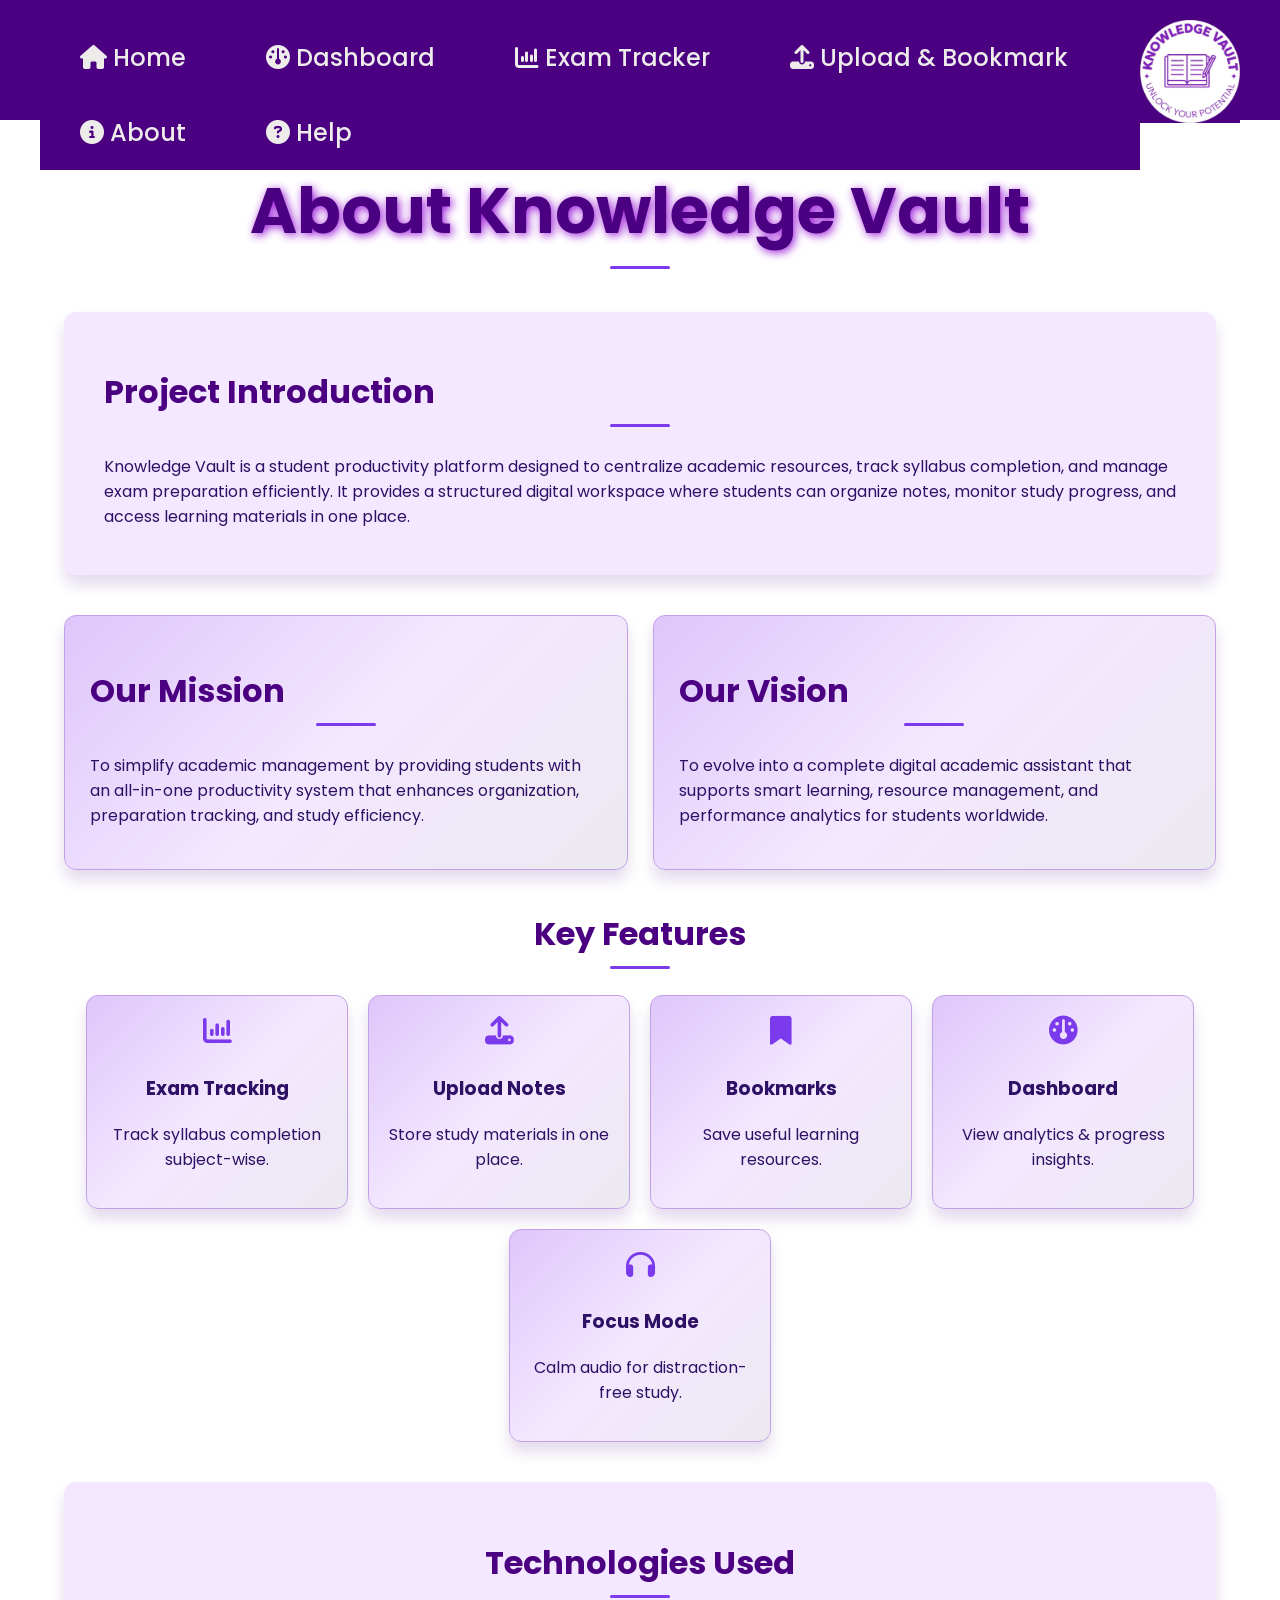
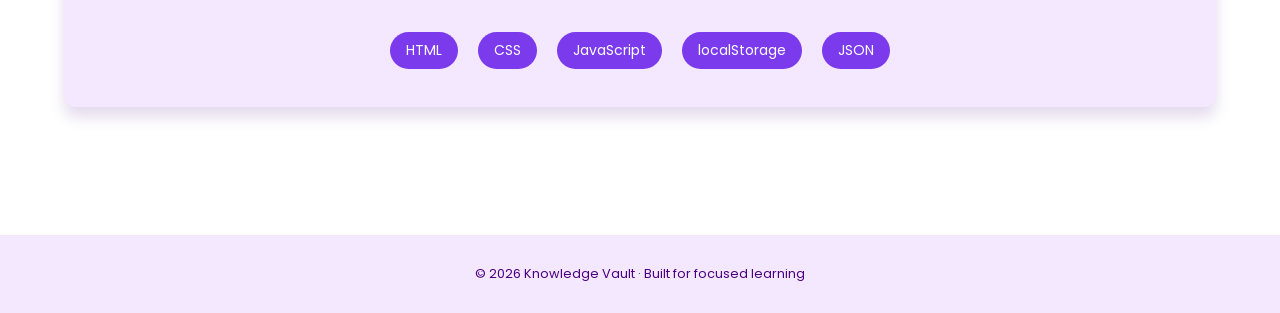
==== about.html @ 479a0c1a "Frontend with json and localstorage" ====
<!DOCTYPE html>
<html lang="en">
<head>
    <title>About — Knowledge Vault</title>
    <link rel="preconnect" href="https://fonts.googleapis.com">
    <link rel="preconnect" href="https://fonts.gstatic.com" crossorigin>
    <link href="https://fonts.googleapis.com/css2?family=Poppins:wght@400;500;600&display=swap" rel="stylesheet">
    <link rel="stylesheet"
        href="https://fonts.googleapis.com/css2?family=Material+Symbols+Outlined:opsz,wght,FILL,GRAD@24,400,0,0&icon_names=home" />




    <link rel="stylesheet" href="https://cdnjs.cloudflare.com/ajax/libs/font-awesome/6.5.0/css/all.min.css">

    <link rel="stylesheet" href="style.css">
</head>

<body>

<!-- Navbar -->

<div class="navbar">

    <div id="logo">
        <img src="logo.jpg" alt="logo">
    </div>

    <div class="navlinks">
        <ul>
            <li><a href="index.html"><i class="fa-solid fa-house"></i> Home</a></li>
            <li><a href="dashboard.html"><i class="fa-solid fa-gauge"></i> Dashboard</a></li>
            <li><a href="exam_tracker.html"><i class="fa-solid fa-chart-column"></i> Exam Tracker</a></li>
            <li><a href="upload_bookmark.html"><i class="fa-solid fa-upload"></i> Upload & Bookmark</a></li>
            <li><a href="about.html"><i class="fa-solid fa-circle-info"></i> About</a></li>
            <li><a href="help.html"><i class="fa-solid fa-circle-question"></i> Help</a></li>
        </ul>
    </div>

</div>
<div class="about-container">

    <h1 class="main-heading">About Knowledge Vault</h1>


    <!-- INTRODUCTION -->

    <div class="about-intro">
        <h2 class="headings">Project Introduction</h2>
        <p>
            Knowledge Vault is a student productivity platform designed to centralize
            academic resources, track syllabus completion, and manage exam preparation
            efficiently. It provides a structured digital workspace where students can
            organize notes, monitor study progress, and access learning materials in one place.
        </p>
    </div>


    <!-- MISSION VISION -->

    <div class="mv-grid">

        <div class="mv-card">
            <h2 class="headings">Our Mission</h2>
            <p>
                To simplify academic management by providing students with an
                all-in-one productivity system that enhances organization,
                preparation tracking, and study efficiency.
            </p>
        </div>

        <div class="mv-card">
            <h2 class="headings">Our Vision</h2>
            <p>
                To evolve into a complete digital academic assistant that supports
                smart learning, resource management, and performance analytics
                for students worldwide.
            </p>
        </div>

    </div>


    <!-- FEATURES -->

    <h2 class="headings">Key Features</h2>

    <div class="features-row">

        <div class="feature-card">
            <i class="fa-solid fa-chart-column"></i>
            <h3>Exam Tracking</h3>
            <p>Track syllabus completion subject-wise.</p>
        </div>

        <div class="feature-card">
            <i class="fa-solid fa-upload"></i>
            <h3>Upload Notes</h3>
            <p>Store study materials in one place.</p>
        </div>

        <div class="feature-card">
            <i class="fa-solid fa-bookmark"></i>
            <h3>Bookmarks</h3>
            <p>Save useful learning resources.</p>
        </div>

        <div class="feature-card">
            <i class="fa-solid fa-gauge"></i>
            <h3>Dashboard</h3>
            <p>View analytics & progress insights.</p>
        </div>

        <div class="feature-card">
            <i class="fa-solid fa-headphones"></i>
            <h3>Focus Mode</h3>
            <p>Calm audio for distraction-free study.</p>
        </div>

    </div>


    <!-- TECH STACK -->

    <div class="tech-box">

        <h2 class="headings">Technologies Used</h2>

        <div class="tech-stack">
            <span>HTML</span>
            <span>CSS</span>
            <span>JavaScript</span>
            <span>localStorage</span>
            <span>JSON</span>
        </div>

    </div>

</div>


<footer>
    © 2026 Knowledge Vault · Built for focused learning
</footer>

</body>
</html>
---- style.css ----
@media (max-width: 768px) {
    .cards {
        width: 90%;
        margin: 20px auto;
    }

    .navbar ul li {
        float: none;
        text-align: center;
    }

    .main-heading {
        font-size: 2.5em;
    }
}

body {
    margin: 0;
    font-family: "Poppins", sans-serif;
    background-color: #ffffff;
    color: #2E1065;
    font-size: 16px;
    text-align: center;
   
}




.navbar {
    padding: 20px 40px;
    background-color: #4B0082;
    text-align: left; 
    height: 80px;
}


.navbar ul {
  list-style-type: none;
  margin: 0;
  padding: 0;
  overflow: hidden;
  background-color: #4B0082;
  vertical-align: middle;
  
}

.navbar ul li {
  float: left;
  
}

.navbar ul li a {
  display: block;
  color: #eeebeb;
  text-align: center;
  padding: 20px 40px;
  text-decoration: none;
  font-size: 1.5em;
  font-weight: 500;
}

.navbar ul li a:hover {
  background-color: #faf9f9;
  color: #4B0082;
}

.herotext img{
    width: 300px;
    height: auto;
}


#logo {
    margin: 0px;
    background-color: #2E1065; 
    float: right; 
    padding: 0px;
}

#logo img {
    width: 100px;
    height: auto;
    display: block;
}

header {
    background-color: #4B0082;
    overflow: auto; 
    padding: 10px 0;
}
.text{
    font-size: 1.25em;
    color: #333;
}

.details {
    text-align: left;
    padding: 10px 40px;
    font-size: 14px;
    color: #4B0082;
    background-color: #F3E8FF;
    border-bottom: 1px solid #D8B4FE;
}

.hero {
    padding: 60px 40px;
}

.herotext h1 {
    font-size: 2em;
    color: #4B0082;
    margin-bottom: 12px;
}

.features-section {
    padding: 50px 20px;
}

@keyframes slideUp {
    from {
        opacity: 0;
        transform: translateY(25px);
    }
    to {
        opacity: 1;
        transform: translateY(0);
    }
}

.cards {
    display: inline-block;
    vertical-align: top;
    margin: 15px;
    text-align: left;
    background: linear-gradient(
        135deg,
        #dec6fa 0%,
        #F3E8FF 50%,
        #ece9f0 100%
    );
    padding: 25px;
    width: 260px;
    min-height: 320px;
    border-radius: 10px;
    box-shadow: 0px 10px 10px rgba(75, 0, 130, 0.15);
    border: 1px solid #c3a1e8;
    word-wrap: break-word;
    transition: 0.3s;
    margin-top: 0;
    animation: slideUp 0.6s ease forwards;
}

.cards h3 {
    color: #4B0082;
    margin-top: 0;
}

.cards p {
    font-size: 16px;
    color: #333;
}
.cards:hover {
    box-shadow: 10px 20px 20px rgba(138, 57, 213, 0.2);
    
}

.cards p::first-letter {
    font-size: 1.5em;
    font-weight: bold;
    color: #7C3AED;
    margin-right: 2px;
}

.cards h3::before {
    content: "⭐ ";
    color: #5708e0;
}

#btn {
    width: 100%;
    height: 45px;
    background-color: #7C3AED;
    color: white;
    border: 1px solid #4B0082;
    border-radius: 12px;
    font-family: 'Poppins', sans-serif;
    font-weight: 500;
    cursor: pointer;
    margin-top: 100px;
    font-size: 16px;
    transition: 0.3s;
}



.btn-main {
    padding: 12px 80px; 
    background: linear-gradient(90deg,#7C3AED,#6a5cff);
    color: white;
    border: none;
    border-radius: 10px;
    font-family: 'Poppins', sans-serif;
    font-weight: 600;
    cursor: pointer;
    margin-top: 25px;
    font-size: 22px;
    display: inline-block;
    transition: 0.3s;
    position: relative;
    z-index: 1;
    margin-top: 25px;
}

.btn-main:hover {
    background-color: #4B0082;
    transform: scale(1.1);
}



/* Glow hover */

.btn-main:hover{
    transform: translateY(-2px) scale(1.03);
    box-shadow: 0 0 20px #6a5cff,
                0 0 40px #1e4ff0;
}


.main-heading{
    text-shadow: 2px 2px 10px rgb(155, 26, 215);
}
.headings::after, .main-heading::after {
    content: "";
    display: block;
    width: 60px;
    height: 3px;
    background-color: #7C3AED;
    margin: 8px auto;
    border-radius: 5px;
}
footer {
    margin-top: 10%;
    padding: 30px;
    font-size: 0.8em;
    background-color: #F3E8FF;
    color: #4B0082;
}

.spacer { margin-bottom: 2em; }
.gif, .audiofile { margin-left: 20px; }

video {
    max-width: 80%;
    height: auto;
    margin: 20px auto;
    display: block;
    border: 2px solid #4B0082;
    border-radius: 10px;
}
audio{
    width: 40%;
    
}
video:hover,
audio:hover {
    box-shadow: 0 12px 25px rgba(75, 0, 130, 0.25);
    transition: 0.3s;
}

.main-heading {
    font-size: 4em;
    font-weight: 700;
    color: #4B0082;
}

.headings {
    font-size: 2em;
    font-weight: 700;
    color: #4B0082;
    position: relative;
}


/* DASHBOARD */


/* =========================
   DASHBOARD PAGE STYLES
   ========================= */

.dashboard{
    padding: 40px;
}

/* Welcome box */
.dashboard-welcome{
    background-color: #F3E8FF;
    padding: 25px 30px;
    
    border-radius: 10px;
    text-align: left;
    margin-bottom: 40px;
    text-align: center;
}
.dashboard-welcome h1{
    margin: auto;
    font-size: 4rem;
    text-shadow: 2px 2px 10px rgb(155, 26, 215);
}

/* Quick actions */
.dashboard-actions{
    display: grid;
    grid-template-columns: repeat(2, 1fr);
    gap: 25px;
    margin-top: 20px;
}

.dashboard-card{
    background: linear-gradient(
        135deg,
        #dec6fa 0%,
        #F3E8FF 50%,
        #ece9f0 100%
    );
    padding: 30px;
    border-radius: 12px;
    box-shadow: 0px 10px 15px rgba(75, 0, 130, 0.15);
    border: 1px solid #c3a1e8;
    text-decoration: none;
    color: #4B0082;
    transition: 0.3s;
}

.dashboard-card:hover{
    transform: translateY(-5px);
    box-shadow: 0px 18px 25px rgba(75, 0, 130, 0.25);
}

.dashboard-card i{
    font-size: 2em;
    color: #7C3AED;
    margin-bottom: 10px;
}

/* Progress cards */
.progress-cards{
    display: flex;
    gap: 25px;
    margin-top: 20px;
}

.progress-box{
    flex: 1;
    background-color: #ffffff;
    padding: 25px;
    border-radius: 12px;
    border-top: 5px solid #7C3AED;
    box-shadow: 0px 10px 15px rgba(75, 0, 130, 0.1);
}

.progress-box p{
    font-size: 2em;
    font-weight: 600;
    color: #7C3AED;
    margin: 0;
}

/* Progress Bar */
.overall-progress{
    margin: 40px 0;
}

.progress-bar{
    width: 100%;
    height: 30px;
    background-color: #E5E7EB;
    border-radius: 20px;
    overflow: hidden;
}

.progress-fill{
    width: 70%;
    height: 100%;
    background-color: #7C3AED;
    border-radius: 20px;
}

/* Recent activity */
.recent-activity ul{
    background-color: #F3E8FF;
    padding: 25px 30px;
    border-radius: 10px;
    list-style: none;
    text-align: left;
    display: inline-block;
}

.recent-activity ul li{
    padding: 8px 0;
}

.recent-activity ul li::before{
    content: "✔ ";
    color: #7C3AED;
    font-weight: bold;
}

/* Responsive */
@media (max-width: 768px){
    .dashboard-actions{
        grid-template-columns: 1fr;
    }

    .progress-cards{
        flex-direction: column;
    }
}

/* =========================
   DASHBOARD – EXTRA FEATURES
   ========================= */

/* Today's Focus */
.focus-box{
    background-color: #F3E8FF;
    padding: 25px 30px;
    border-left: 6px solid #EF4444;
    border-radius: 10px;
    text-align: left;
    margin-bottom: 40px;
}

.focus-box h3{
    color: #4B0082;
    margin-top: 0;
}

.focus-tag{
    display: inline-block;
    margin-top: 10px;
    padding: 5px 12px;
    background-color: #EF4444;
    color: white;
    font-size: 0.85em;
    border-radius: 20px;
}

/* Upcoming Exams */
.upcoming ul,
.pinned ul{
    background-color: #F3E8FF;
    padding: 25px 30px;
    border-radius: 10px;
    list-style-type:  none ;
    text-align: left;
    display: inline-block;
}

.date{
    padding-left: 40px;
    float: right;
}
.upcoming ul{
    list-style-type: "📚";
    
}
.pinned ul li{
    padding: 10px 0;
    font-size: 1.1em;
    color: #333;
}

.upcoming ul li span{
    
    font-weight: 500;
    color: #7C3AED;
}

/* Pinned Resources */
.pinned ul li::before{
    content: "📌 ";
}



/* BOOKMARKS  */

.section-box{
    max-width: 700px;
    margin: 50px auto;
    padding: 30px;
    background-color: #F3E8FF;
    border-radius: 15px;
    box-shadow: 0px 10px 20px rgba(75,0,130,0.15);
    text-align: left;
}

.upload-form,
.bookmark-form{
    display: flex;
    flex-direction: column;
    gap: 15px;
    margin-top: 20px;
}

.upload-form input,
.bookmark-form input{
    padding: 12px;
    border-radius: 8px;
    border: 1px solid #C4B5FD;
    font-family: 'Poppins', sans-serif;
    font-size: 15px;
}

.bookmark-list{
    margin-top: 25px;
    padding-left: 0;
    list-style: none;
}

.bookmark-list li{
    padding: 12px;
    margin-bottom: 10px;
    background-color: #ffffff;
    border-radius: 8px;
    box-shadow: 0px 5px 10px rgba(0,0,0,0.08);
    display: flex;
    align-items: center;
    gap: 10px;
}

.bookmark-list i{
    color: #7C3AED;
}


/* ================================
   EXAM TRACKER – ADD ON CSS
   ================================ */

/* Form Layout */

.exam-form{
    display: grid;
    grid-template-columns: repeat(auto-fit,minmax(200px,1fr));
    gap: 15px;
    align-items: end;
}

.form-group{
    display: flex;
    flex-direction: column;
    text-align: left;
}

.form-group label{
    font-size: 14px;
    font-weight: 500;
    color: #4B0082;
    margin-bottom: 5px;
}

.exam-form input,
.exam-form select{
    padding: 10px;
    border-radius: 8px;
    border: 1px solid #C4B5FD;
    font-family: 'Poppins', sans-serif;
}

/* Grid Layout */

/* Subjects Layout – Flexbox Row Cards */

.subjects-grid{
    display: flex;
    flex-wrap: wrap;          /* allows next row if many subjects */
    gap: 20px;
    margin-top: 40px;
}

/* Each Card Width */

.subject-card{
    flex: 0 0 280px;         /* fixed card width */
}


/* Subject Card */

.subject-card{
    background: linear-gradient(
        135deg,
        #dec6fa 0%,
        #F3E8FF 50%,
        #ece9f0 100%
    );
    padding: 20px;
    border-radius: 12px;
    box-shadow: 0px 10px 15px rgba(75,0,130,0.15);
    border: 1px solid #c3a1e8;
    text-align: left;
    position: relative;
}

/* Priority Badge */

.priority-badge{
    position: absolute;
    top: 12px;
    right: 12px;
    padding: 4px 10px;
    border-radius: 20px;
    font-size: 12px;
    color: white;
}

.high{ background:#EF4444; }
.medium{ background:#F59E0B; }
.low{ background:#3B82F6; }

/* Dates */

.subject-dates{
    font-size: 14px;
    color: #333;
    margin: 10px 0;
}

/* Countdown */

.countdown{
    font-size: 13px;
    font-weight: 500;
    color: #7C3AED;
}

/* Progress */

.subject-progress{
    width: 100%;
    height: 10px;
    background:#E5E7EB;
    border-radius: 10px;
    overflow: hidden;
    margin: 10px 0;
}

.subject-progress-fill{
    height: 100%;
    background:#22C55E;
    width: 0%;
}

/* Buttons */

.subject-buttons{
    display: flex;
    gap: 8px;
}

.subject-buttons button{
    flex:1;
    padding: 6px;
    border:none;
    border-radius: 6px;
    color:white;
    font-size: 13px;
    cursor:pointer;
}

.complete-btn{ background:#22C55E; }
.revise-btn{ background:#EAB308; }
.delete-btn{ background:#EF4444; }

/* 
   ABOUT PAGE STYLES
    */

.about-container{
    width: 90%;
    margin: 40px auto;
    text-align: center;
}

/* Intro Card */

.about-intro{
    background-color: #F3E8FF;
    padding: 30px 40px;
    border-radius: 12px;
    box-shadow: 0px 10px 15px rgba(75,0,130,0.15);
    margin-bottom: 40px;
    text-align: left;
}

/* Mission Vision Grid */

.mv-grid{
    display: grid;
    grid-template-columns: repeat(2,1fr);
    gap: 25px;
    margin-bottom: 40px;
}

.mv-card{
    background: linear-gradient(
        135deg,
        #dec6fa 0%,
        #F3E8FF 50%,
        #ece9f0 100%
    );
    padding: 25px;
    border-radius: 12px;
    box-shadow: 0px 10px 15px rgba(75,0,130,0.15);
    border: 1px solid #c3a1e8;
    text-align: left;
}

/* Features Row */

.features-row{
    display: flex;
    flex-wrap: wrap;
    gap: 20px;
    justify-content: center;
    margin-bottom: 40px;
}

.feature-card{
    background: linear-gradient(
        135deg,
        #dec6fa 0%,
        #F3E8FF 50%,
        #ece9f0 100%
    );
    padding: 20px;
    width: 220px;
    border-radius: 12px;
    box-shadow: 0px 10px 15px rgba(75,0,130,0.15);
    border: 1px solid #c3a1e8;
    transition: 0.3s;
}

.feature-card:hover{
    transform: translateY(-5px);
    box-shadow: 0px 18px 25px rgba(75,0,130,0.25);
}

.feature-card i{
    font-size: 1.8em;
    color: #7C3AED;
    margin-bottom: 10px;
}

/* Tech Stack */

.tech-box{
    background-color: #F3E8FF;
    padding: 30px;
    border-radius: 12px;
    box-shadow: 0px 10px 15px rgba(75,0,130,0.15);
}

.tech-stack span{
    display: inline-block;
    margin: 8px;
    padding: 8px 16px;
    background-color: #7C3AED;
    color: white;
    border-radius: 20px;
    font-size: 14px;
}



/* 
   HELP PAGE STYLES
   */

.help-container{
    width: 90%;
    margin: 40px auto;
}

/* Help Sections */

.help-box{
    background-color: #F3E8FF;
    padding: 30px 40px;
    border-radius: 12px;
    box-shadow: 0px 10px 15px rgba(75,0,130,0.15);
    margin-bottom: 40px;
    text-align: left;
}

/* Steps List */

.help-box ol{
    padding-left: 20px;
}

.help-box li{
    margin-bottom: 10px;
    font-size: 15px;
}



/* 
   FAQ DROPDOWN (ACCORDION)
   */

.faq-item{
    margin-bottom: 15px;
}

/* Question Button */

.faq-question{
    width: 100%;
    padding: 15px 20px;
    background: linear-gradient(
        90deg,
        #7C3AED,
        #9c61ed
    );
    border: none;
    color: white;
    font-size: 16px;
    text-align: left;
    border-radius: 8px;
    cursor: pointer;
    font-family: "Poppins", sans-serif;
    display: flex;
    justify-content: space-between;
    align-items: center;
    transition: 0.3s;
}

.faq-question:hover{
    transform: scale(1.02);
    box-shadow: 0 0 15px rgba(124,58,237,0.5);
}

/* Answer Panel */

.faq-answer{
    max-height: 0;
    overflow: hidden;
    background-color: #ffffff;
    color: #333;
    padding: 0 20px;
    border-radius: 0 0 8px 8px;
    transition: max-height 0.4s ease;
    box-shadow: 0px 5px 10px rgba(0,0,0,0.08);
}

/* When Active */

.faq-answer.show{
    padding: 15px 20px;
    max-height: 200px;
}



.faq-question.active i{
    transform: rotate(180deg);
    transition: 0.3s;
}




  
   

@media (max-width: 768px){

    .mv-grid{
        grid-template-columns: 1fr;
    }

    .features-row{
        flex-direction: column;
        align-items: center;
    }

}
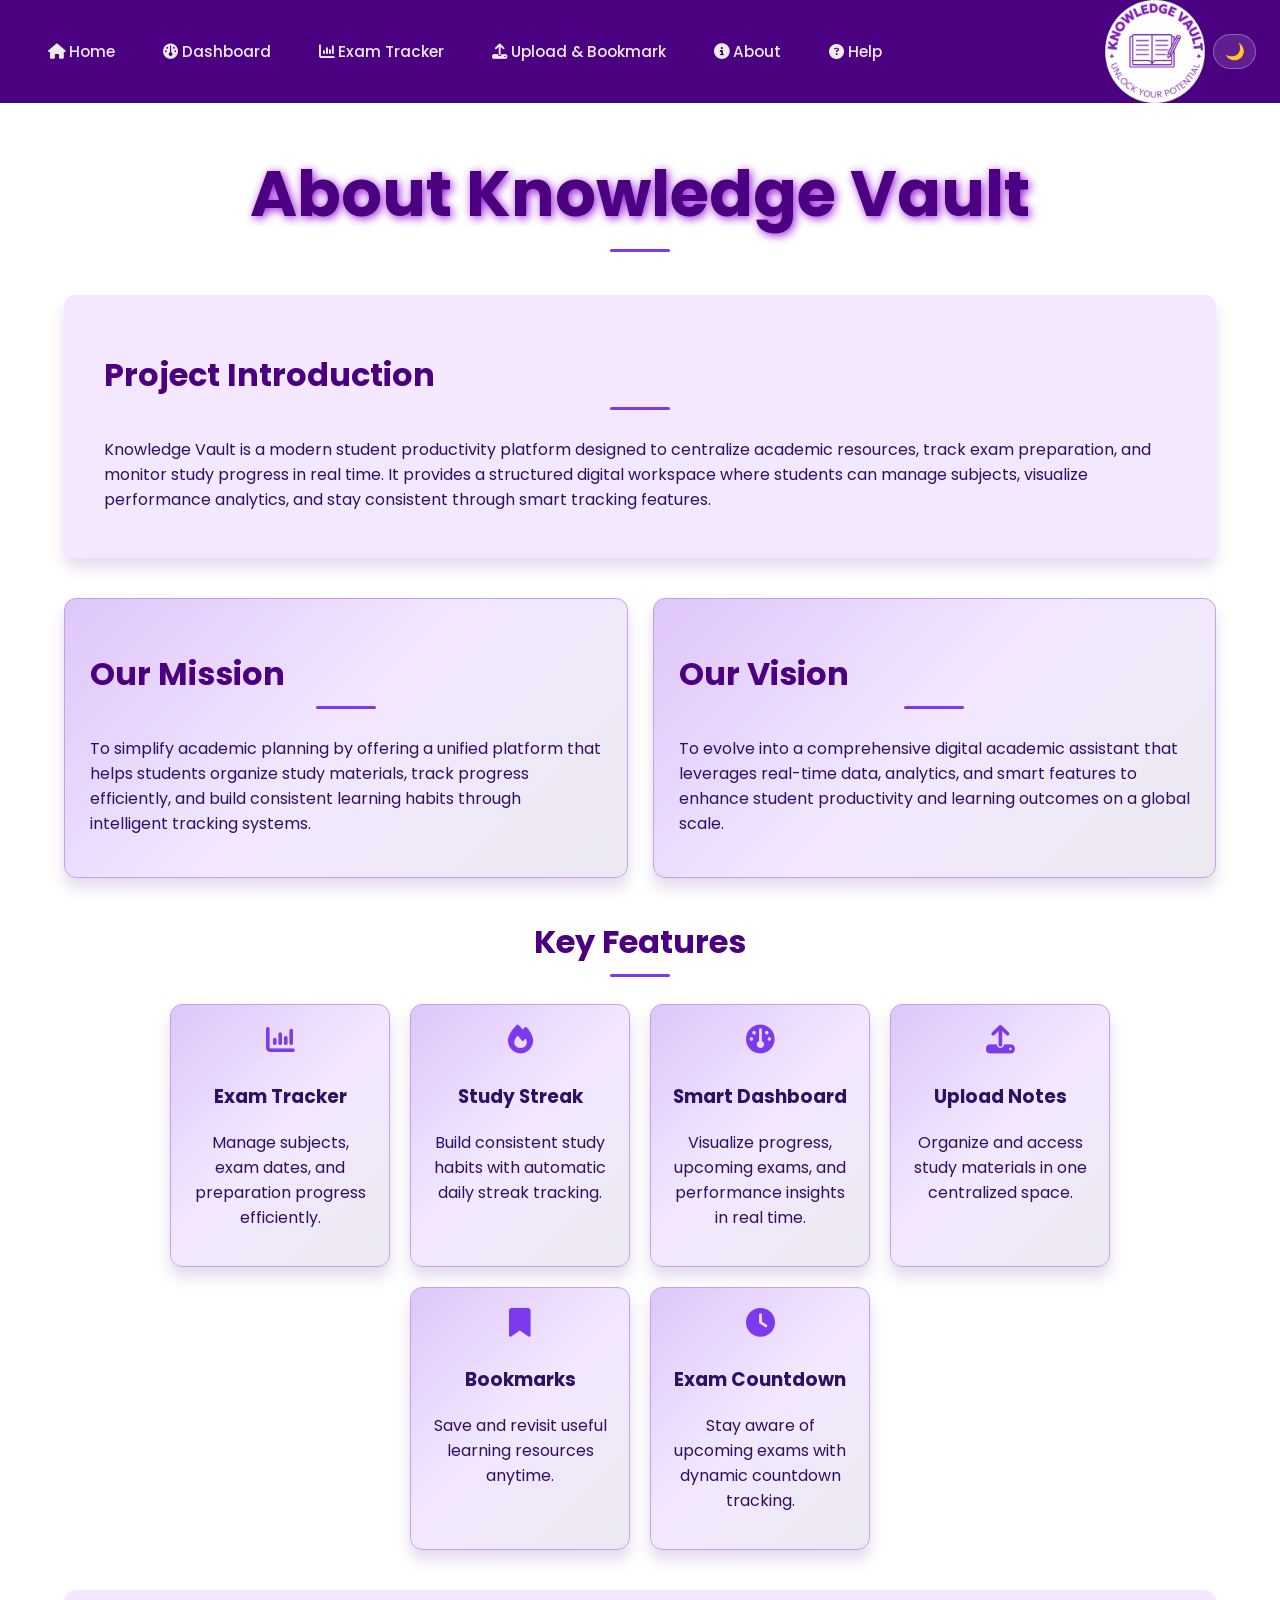
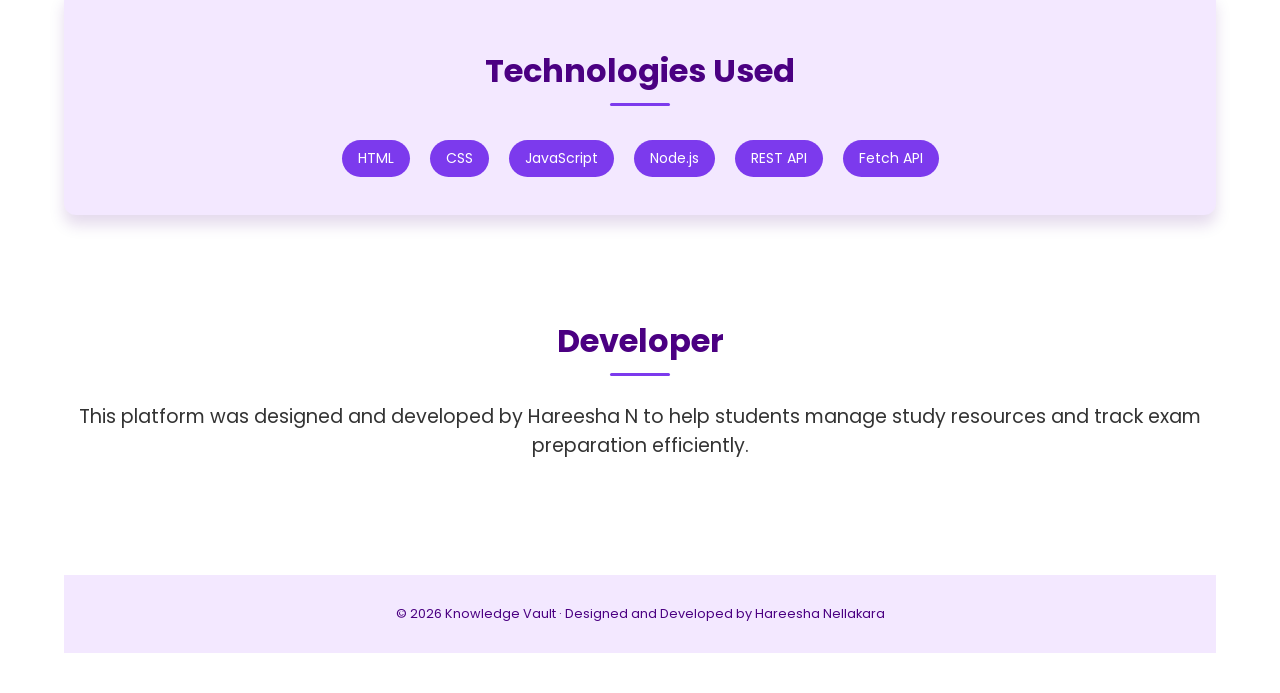
==== commit 9337a1cf: "Final update: backend integration, streak sync, dashboard improvements and UI polish" ====
--- a/about.html
+++ b/about.html
@@ -1,5 +1,6 @@
 <!DOCTYPE html>
 <html lang="en">
+
 <head>
     <title>About — Knowledge Vault</title>
     <link rel="preconnect" href="https://fonts.googleapis.com">
@@ -8,7 +9,7 @@
     <link rel="stylesheet"
         href="https://fonts.googleapis.com/css2?family=Material+Symbols+Outlined:opsz,wght,FILL,GRAD@24,400,0,0&icon_names=home" />
 
-
+    <link rel="icon" href="logo.jpg">
 
 
     <link rel="stylesheet" href="https://cdnjs.cloudflare.com/ajax/libs/font-awesome/6.5.0/css/all.min.css">
@@ -18,130 +19,166 @@
 
 <body>
 
-<!-- Navbar -->
+    <!-- Navbar -->
 
-<div class="navbar">
+    <div class="navbar">
+        <div class="navlinks" id="navLinks">
+            <ul>
+                <li><a href="index.html"><i class="fa-solid fa-house"></i> Home</a></li>
+                <li><a href="dashboard.html"><i class="fa-solid fa-gauge"></i> Dashboard</a></li>
+                <li><a href="exam_tracker.html"><i class="fa-solid fa-chart-column"></i> Exam Tracker</a></li>
+                <li><a href="upload_bookmark.html"><i class="fa-solid fa-upload"></i> Upload & Bookmark</a></li>
+                <li><a href="about.html"><i class="fa-solid fa-circle-info"></i> About</a></li>
+                <li><a href="help.html"><i class="fa-solid fa-circle-question"></i> Help</a></li>
+            </ul>
+        </div>
+        <div id="logo">
+            <img src="logo.jpg" alt="logo">
+        </div>
+        <div class="hamburger" id="hamburger" onclick="toggleMenu()">
+            ☰
 
-    <div id="logo">
-        <img src="logo.jpg" alt="logo">
+        </div>
+
+        <button id="darkToggle" onclick="toggleDark()" title="Toggle Dark Mode">🌙</button>
     </div>
+    <div class="about-container">
 
-    <div class="navlinks">
-        <ul>
-            <li><a href="index.html"><i class="fa-solid fa-house"></i> Home</a></li>
-            <li><a href="dashboard.html"><i class="fa-solid fa-gauge"></i> Dashboard</a></li>
-            <li><a href="exam_tracker.html"><i class="fa-solid fa-chart-column"></i> Exam Tracker</a></li>
-            <li><a href="upload_bookmark.html"><i class="fa-solid fa-upload"></i> Upload & Bookmark</a></li>
-            <li><a href="about.html"><i class="fa-solid fa-circle-info"></i> About</a></li>
-            <li><a href="help.html"><i class="fa-solid fa-circle-question"></i> Help</a></li>
-        </ul>
-    </div>
-
-</div>
-<div class="about-container">
-
-    <h1 class="main-heading">About Knowledge Vault</h1>
+        <h1 class="main-heading">About Knowledge Vault</h1>
 
 
-    <!-- INTRODUCTION -->
+        <!-- INTRODUCTION -->
 
-    <div class="about-intro">
-        <h2 class="headings">Project Introduction</h2>
-        <p>
-            Knowledge Vault is a student productivity platform designed to centralize
-            academic resources, track syllabus completion, and manage exam preparation
-            efficiently. It provides a structured digital workspace where students can
-            organize notes, monitor study progress, and access learning materials in one place.
-        </p>
-    </div>
-
-
-    <!-- MISSION VISION -->
-
-    <div class="mv-grid">
-
-        <div class="mv-card">
-            <h2 class="headings">Our Mission</h2>
+        <div class="about-intro">
+            <h2 class="headings">Project Introduction</h2>
             <p>
-                To simplify academic management by providing students with an
-                all-in-one productivity system that enhances organization,
-                preparation tracking, and study efficiency.
+                Knowledge Vault is a modern student productivity platform designed to centralize
+                academic resources, track exam preparation, and monitor study progress in real time.
+                It provides a structured digital workspace where students can manage subjects,
+                visualize performance analytics, and stay consistent through smart tracking features.
             </p>
         </div>
 
-        <div class="mv-card">
-            <h2 class="headings">Our Vision</h2>
-            <p>
-                To evolve into a complete digital academic assistant that supports
-                smart learning, resource management, and performance analytics
-                for students worldwide.
-            </p>
+
+        <!-- MISSION VISION -->
+
+        <div class="mv-grid">
+
+            <div class="mv-card">
+                <h2 class="headings">Our Mission</h2>
+                <p>
+                    To simplify academic planning by offering a unified platform that helps students
+                    organize study materials, track progress efficiently, and build consistent
+                    learning habits through intelligent tracking systems.
+                </p>
+            </div>
+
+            <div class="mv-card">
+                <h2 class="headings">Our Vision</h2>
+                <p>
+                    To evolve into a comprehensive digital academic assistant that leverages
+                    real-time data, analytics, and smart features to enhance student productivity
+                    and learning outcomes on a global scale.
+                </p>
+            </div>
+
         </div>
 
-    </div>
+
+        <!-- FEATURES -->
+
+        <h2 class="headings">Key Features</h2>
+
+        <div class="features-row">
+
+            <div class="feature-card">
+                <i class="fa-solid fa-chart-column"></i>
+                <h3>Exam Tracker</h3>
+                <p>Manage subjects, exam dates, and preparation progress efficiently.</p>
+            </div>
+
+            <div class="feature-card">
+                <i class="fa-solid fa-fire"></i>
+                <h3>Study Streak</h3>
+                <p>Build consistent study habits with automatic daily streak tracking.</p>
+            </div>
+
+            <div class="feature-card">
+                <i class="fa-solid fa-gauge"></i>
+                <h3>Smart Dashboard</h3>
+                <p>Visualize progress, upcoming exams, and performance insights in real time.</p>
+            </div>
+
+            <div class="feature-card">
+                <i class="fa-solid fa-upload"></i>
+                <h3>Upload Notes</h3>
+                <p>Organize and access study materials in one centralized space.</p>
+            </div>
+
+            <div class="feature-card">
+                <i class="fa-solid fa-bookmark"></i>
+                <h3>Bookmarks</h3>
+                <p>Save and revisit useful learning resources anytime.</p>
+            </div>
+
+            <div class="feature-card">
+                <i class="fa-solid fa-clock"></i>
+                <h3>Exam Countdown</h3>
+                <p>Stay aware of upcoming exams with dynamic countdown tracking.</p>
+            </div>
+
+        </div>
 
 
-    <!-- FEATURES -->
+        <!-- TECH STACK -->
 
-    <h2 class="headings">Key Features</h2>
+        <div class="tech-box">
 
-    <div class="features-row">
+            <h2 class="headings">Technologies Used</h2>
 
-        <div class="feature-card">
-            <i class="fa-solid fa-chart-column"></i>
-            <h3>Exam Tracking</h3>
-            <p>Track syllabus completion subject-wise.</p>
+            <div class="tech-stack">
+                <span>HTML</span>
+                <span>CSS</span>
+                <span>JavaScript</span>
+                <span>Node.js</span>
+                <span>REST API</span>
+                <span>Fetch API</span>
+            </div>
+
         </div>
 
-        <div class="feature-card">
-            <i class="fa-solid fa-upload"></i>
-            <h3>Upload Notes</h3>
-            <p>Store study materials in one place.</p>
-        </div>
+        <br><br><br>
 
-        <div class="feature-card">
-            <i class="fa-solid fa-bookmark"></i>
-            <h3>Bookmarks</h3>
-            <p>Save useful learning resources.</p>
-        </div>
-
-        <div class="feature-card">
-            <i class="fa-solid fa-gauge"></i>
-            <h3>Dashboard</h3>
-            <p>View analytics & progress insights.</p>
-        </div>
-
-        <div class="feature-card">
-            <i class="fa-solid fa-headphones"></i>
-            <h3>Focus Mode</h3>
-            <p>Calm audio for distraction-free study.</p>
-        </div>
-
-    </div>
+        <h2 class="headings">Developer</h2>
+        <p class="text">
+            This platform was designed and developed by Hareesha N to help students manage
+            study resources and track exam preparation efficiently.
+        </p>
 
 
-    <!-- TECH STACK -->
+        <footer>
+            © 2026 Knowledge Vault · Designed and Developed by Hareesha Nellakara
+        </footer>
+        <script>
+            document.getElementById('hamburger').addEventListener('click', function () {
+                this.classList.toggle('open');
+                document.getElementById('navLinks').classList.toggle('open');
+            });
+            function toggleDark() {
+                const isDark = document.body.classList.toggle('dark');
+                localStorage.setItem('darkMode', isDark ? 'on' : 'off');
+                document.getElementById('darkToggle').textContent = isDark ? '☀️' : '🌙';
+            }
 
-    <div class="tech-box">
+            // On page load — restore saved preference
+            (function () {
+                if (localStorage.getItem('darkMode') === 'on') {
+                    document.body.classList.add('dark');
+                    const btn = document.getElementById('darkToggle');
+                    if (btn) btn.textContent = '☀️';
+                }
+            })();
+        </script>
+</body>
 
-        <h2 class="headings">Technologies Used</h2>
-
-        <div class="tech-stack">
-            <span>HTML</span>
-            <span>CSS</span>
-            <span>JavaScript</span>
-            <span>localStorage</span>
-            <span>JSON</span>
-        </div>
-
-    </div>
-
-</div>
-
-
-<footer>
-    © 2026 Knowledge Vault · Built for focused learning
-</footer>
-
-</body>
-</html>
+</html>
--- a/style.css
+++ b/style.css
@@ -1,17 +1,13 @@
-@media (max-width: 768px) {
-    .cards {
-        width: 90%;
-        margin: 20px auto;
-    }
-
-    .navbar ul li {
-        float: none;
-        text-align: center;
-    }
-
-    .main-heading {
-        font-size: 2.5em;
-    }
+/* =====================================================
+   BASE RESET — prevents horizontal overflow / cutting
+   ===================================================== */
+
+*, *::before, *::after {
+    box-sizing: border-box;
+}
+
+html {
+    overflow-x: hidden;
 }
 
 body {
@@ -21,127 +17,202 @@
     color: #2E1065;
     font-size: 16px;
     text-align: center;
-   
-}
-
-
-
+    overflow-x: hidden;
+    width: 100%;
+    min-width: 0;
+}
+
+/* =====================================================
+   NAVBAR
+   ===================================================== */
 
 .navbar {
-    padding: 20px 40px;
+    padding: 0 1.5rem;
     background-color: #4B0082;
-    text-align: left; 
-    height: 80px;
-}
-
+    text-align: left;
+    min-height: 4rem;
+    height: auto;
+    display: flex;
+    align-items: center;
+    justify-content: space-between;
+    position: relative;
+    z-index: 1000;
+    width: 100%;
+    flex-wrap: nowrap;
+}
 
 .navbar ul {
-  list-style-type: none;
-  margin: 0;
-  padding: 0;
-  overflow: hidden;
-  background-color: #4B0082;
-  vertical-align: middle;
-  
+    list-style-type: none;
+    margin: 0;
+    padding: 0;
+    background-color: #4B0082;
+    display: flex;
+    align-items: center;
+    flex-wrap: nowrap;
+    min-width: 0;
+    overflow: visible;
 }
 
 .navbar ul li {
-  float: left;
-  
+    float: none;
 }
 
 .navbar ul li a {
-  display: block;
-  color: #eeebeb;
-  text-align: center;
-  padding: 20px 40px;
-  text-decoration: none;
-  font-size: 1.5em;
-  font-weight: 500;
+    display: block;
+    color: #eeebeb;
+    text-align: center;
+    padding: 1.25rem 1.5rem;
+    text-decoration: none;
+    font-size: clamp(0.85rem, 1.2vw, 1.1rem);
+    font-weight: 500;
+    white-space: nowrap;
 }
 
 .navbar ul li a:hover {
-  background-color: #faf9f9;
-  color: #4B0082;
-}
-
-.herotext img{
-    width: 300px;
-    height: auto;
-}
-
-
+    background-color: #faf9f9;
+    color: #4B0082;
+}
+
+/* --- Logo (right side, same as original) --- */
 #logo {
-    margin: 0px;
-    background-color: #2E1065; 
-    float: right; 
-    padding: 0px;
+    margin: 0;
+    background-color: #2E1065;
+    padding: 0;
+    flex-shrink: 0;
 }
 
 #logo img {
-    width: 100px;
+    width: clamp(60px, 8vw, 100px);
     height: auto;
     display: block;
 }
 
+/* --- Hamburger icon — works with ☰ text inside div --- */
+.hamburger {
+    display: none;
+    align-items: center;
+    justify-content: center;
+    width: 2.5rem;
+    height: 2.5rem;
+    cursor: pointer;
+    z-index: 1100;
+    flex-shrink: 0;
+    color: #ffffff;
+    font-size: 1.75rem;
+    line-height: 1;
+    user-select: none;
+    margin-left: 0.5rem;
+}
+
+/* Also support span-based hamburger if used */
+.hamburger span {
+    display: block;
+    width: 1.75rem;
+    height: 3px;
+    background-color: #ffffff;
+    border-radius: 3px;
+    transition: all 0.35s ease;
+    transform-origin: center;
+}
+.hamburger.open span:nth-child(1) { transform: translateY(9.5px) rotate(45deg); }
+.hamburger.open span:nth-child(2) { opacity: 0; transform: scaleX(0); }
+.hamburger.open span:nth-child(3) { transform: translateY(-9.5px) rotate(-45deg); }
+
+/* --- .navlinks wrapper div (your HTML wraps <ul> inside .navlinks) --- */
+.navlinks {
+    display: flex;
+    align-items: center;
+    flex: 1;
+    min-width: 0;
+    overflow: hidden;
+}
+
+.navlinks ul {
+    list-style: none;
+    margin: 0;
+    padding: 0;
+    background-color: #4B0082;
+    display: flex;
+    align-items: center;
+    flex-wrap: nowrap;
+    min-width: 0;
+}
+
+/* =====================================================
+   HEADER
+   ===================================================== */
+
 header {
     background-color: #4B0082;
-    overflow: auto; 
-    padding: 10px 0;
-}
-.text{
-    font-size: 1.25em;
-    color: #333;
-}
+    overflow: auto;
+    padding: 0.625rem 0;
+    width: 100%;
+}
+
+/* =====================================================
+   DETAILS BAR
+   ===================================================== */
 
 .details {
     text-align: left;
-    padding: 10px 40px;
-    font-size: 14px;
+    padding: 0.625rem 2.5rem;
+    font-size: 0.875rem;
     color: #4B0082;
     background-color: #F3E8FF;
     border-bottom: 1px solid #D8B4FE;
 }
 
+/* =====================================================
+   HERO
+   ===================================================== */
+
 .hero {
-    padding: 60px 40px;
+    padding: 3.75rem 2.5rem;
+}
+
+.herotext img {
+    width: clamp(150px, 30vw, 300px);
+    height: auto;
+    max-width: 100%;
 }
 
 .herotext h1 {
-    font-size: 2em;
+    font-size: clamp(1.2rem, 3vw, 2rem);
     color: #4B0082;
-    margin-bottom: 12px;
-}
+    margin-bottom: 0.75rem;
+}
+
+/* =====================================================
+   TEXT
+   ===================================================== */
+
+.text {
+    font-size: clamp(1rem, 1.5vw, 1.25rem);
+    color: #333;
+}
+
+/* =====================================================
+   FEATURE CARDS SECTION
+   ===================================================== */
 
 .features-section {
-    padding: 50px 20px;
+    padding: 3.125rem 1.25rem;
 }
 
 @keyframes slideUp {
-    from {
-        opacity: 0;
-        transform: translateY(25px);
-    }
-    to {
-        opacity: 1;
-        transform: translateY(0);
-    }
+    from { opacity: 0; transform: translateY(25px); }
+    to   { opacity: 1; transform: translateY(0); }
 }
 
 .cards {
     display: inline-block;
     vertical-align: top;
-    margin: 15px;
-    text-align: left;
-    background: linear-gradient(
-        135deg,
-        #dec6fa 0%,
-        #F3E8FF 50%,
-        #ece9f0 100%
-    );
-    padding: 25px;
-    width: 260px;
-    min-height: 320px;
+    margin: 0.75rem;
+    text-align: center;
+    background: linear-gradient(135deg, #dec6fa 0%, #F3E8FF 50%, #ece9f0 100%);
+    padding: 1.25rem 1rem;
+    width: clamp(160px, 18vw, 220px);
+    min-height: auto;
     border-radius: 10px;
     box-shadow: 0px 10px 10px rgba(75, 0, 130, 0.15);
     border: 1px solid #c3a1e8;
@@ -151,35 +222,19 @@
     animation: slideUp 0.6s ease forwards;
 }
 
-.cards h3 {
-    color: #4B0082;
-    margin-top: 0;
-}
-
-.cards p {
-    font-size: 16px;
-    color: #333;
-}
-.cards:hover {
-    box-shadow: 10px 20px 20px rgba(138, 57, 213, 0.2);
-    
-}
-
-.cards p::first-letter {
-    font-size: 1.5em;
-    font-weight: bold;
-    color: #7C3AED;
-    margin-right: 2px;
-}
-
-.cards h3::before {
-    content: "⭐ ";
-    color: #5708e0;
-}
+.cards h3 { color: #4B0082; margin-top: 0; text-align: center; font-size: 1rem; }
+.cards p  { font-size: 0.875rem; color: #333; text-align: center; }
+.cards:hover { box-shadow: 10px 20px 20px rgba(138, 57, 213, 0.2); }
+.cards p::first-letter { font-size: 1.2em; font-weight: bold; color: #7C3AED; margin-right: 1px; }
+.cards h3::before { content: "⭐ "; color: #5708e0; }
+
+/* =====================================================
+   BUTTONS
+   ===================================================== */
 
 #btn {
     width: 100%;
-    height: 45px;
+    height: 2.5rem;
     background-color: #7C3AED;
     color: white;
     border: 1px solid #4B0082;
@@ -187,50 +242,52 @@
     font-family: 'Poppins', sans-serif;
     font-weight: 500;
     cursor: pointer;
-    margin-top: 100px;
-    font-size: 16px;
+    margin-top: 0.75rem;
+    font-size: 0.875rem;
     transition: 0.3s;
 }
 
-
-
 .btn-main {
-    padding: 12px 80px; 
-    background: linear-gradient(90deg,#7C3AED,#6a5cff);
+    padding: 0.75rem 5rem;
+    background: linear-gradient(90deg, #7C3AED, #6a5cff);
     color: white;
     border: none;
     border-radius: 10px;
     font-family: 'Poppins', sans-serif;
     font-weight: 600;
     cursor: pointer;
-    margin-top: 25px;
-    font-size: 22px;
+    margin-top: 1.5625rem;
+    font-size: clamp(1rem, 2vw, 1.375rem);
     display: inline-block;
     transition: 0.3s;
     position: relative;
     z-index: 1;
-    margin-top: 25px;
+    max-width: 90%;
 }
 
 .btn-main:hover {
-    background-color: #4B0082;
-    transform: scale(1.1);
-}
-
-
-
-/* Glow hover */
-
-.btn-main:hover{
     transform: translateY(-2px) scale(1.03);
-    box-shadow: 0 0 20px #6a5cff,
-                0 0 40px #1e4ff0;
-}
-
-
-.main-heading{
+    box-shadow: 0 0 20px #6a5cff, 0 0 40px #1e4ff0;
+}
+
+/* =====================================================
+   TYPOGRAPHY
+   ===================================================== */
+
+.main-heading {
+    font-size: clamp(1.8rem, 5vw, 4rem);
+    font-weight: 700;
+    color: #4B0082;
     text-shadow: 2px 2px 10px rgb(155, 26, 215);
 }
+
+.headings {
+    font-size: clamp(1.2rem, 3vw, 2rem);
+    font-weight: 700;
+    color: #4B0082;
+    position: relative;
+}
+
 .headings::after, .main-heading::after {
     content: "";
     display: block;
@@ -240,205 +297,155 @@
     margin: 8px auto;
     border-radius: 5px;
 }
+
+/* =====================================================
+   VIDEO & AUDIO
+   ===================================================== */
+
+video {
+    max-width: 80%;
+    width: 100%;
+    height: auto;
+    margin: 1.25rem auto;
+    display: block;
+    border: 2px solid #4B0082;
+    border-radius: 10px;
+}
+
+audio {
+    width: clamp(200px, 40%, 100%);
+    max-width: 100%;
+}
+
+video:hover, audio:hover {
+    box-shadow: 0 12px 25px rgba(75, 0, 130, 0.25);
+    transition: 0.3s;
+}
+
+.spacer { margin-bottom: 2em; }
+.gif, .audiofile { margin-left: 1.25rem; }
+
+/* =====================================================
+   FOOTER
+   ===================================================== */
+
 footer {
     margin-top: 10%;
-    padding: 30px;
+    padding: 1.875rem;
     font-size: 0.8em;
     background-color: #F3E8FF;
     color: #4B0082;
 }
 
-.spacer { margin-bottom: 2em; }
-.gif, .audiofile { margin-left: 20px; }
-
-video {
-    max-width: 80%;
-    height: auto;
-    margin: 20px auto;
-    display: block;
-    border: 2px solid #4B0082;
+/* =====================================================
+   DASHBOARD
+   ===================================================== */
+
+.dashboard { padding: 2.5rem; }
+
+.dashboard-welcome {
+    background-color: #F3E8FF;
+    padding: 1.5625rem 1.875rem;
     border-radius: 10px;
-}
-audio{
-    width: 40%;
-    
-}
-video:hover,
-audio:hover {
-    box-shadow: 0 12px 25px rgba(75, 0, 130, 0.25);
-    transition: 0.3s;
-}
-
-.main-heading {
-    font-size: 4em;
-    font-weight: 700;
-    color: #4B0082;
-}
-
-.headings {
-    font-size: 2em;
-    font-weight: 700;
-    color: #4B0082;
-    position: relative;
-}
-
-
-/* DASHBOARD */
-
-
-/* =========================
-   DASHBOARD PAGE STYLES
-   ========================= */
-
-.dashboard{
-    padding: 40px;
-}
-
-/* Welcome box */
-.dashboard-welcome{
-    background-color: #F3E8FF;
-    padding: 25px 30px;
-    
-    border-radius: 10px;
-    text-align: left;
-    margin-bottom: 40px;
     text-align: center;
-}
-.dashboard-welcome h1{
+    margin-bottom: 2.5rem;
+}
+
+.dashboard-welcome h1 {
     margin: auto;
-    font-size: 4rem;
+    font-size: clamp(1.8rem, 5vw, 4rem);
     text-shadow: 2px 2px 10px rgb(155, 26, 215);
 }
 
-/* Quick actions */
-.dashboard-actions{
+.dashboard-actions {
     display: grid;
     grid-template-columns: repeat(2, 1fr);
-    gap: 25px;
-    margin-top: 20px;
-}
-
-.dashboard-card{
-    background: linear-gradient(
-        135deg,
-        #dec6fa 0%,
-        #F3E8FF 50%,
-        #ece9f0 100%
-    );
-    padding: 30px;
+    gap: 1.5625rem;
+    margin-top: 1.25rem;
+}
+
+.dashboard-card {
+    background: linear-gradient(135deg, #dec6fa 0%, #F3E8FF 50%, #ece9f0 100%);
+    padding: 1.25rem;
     border-radius: 12px;
     box-shadow: 0px 10px 15px rgba(75, 0, 130, 0.15);
     border: 1px solid #c3a1e8;
     text-decoration: none;
     color: #4B0082;
     transition: 0.3s;
-}
-
-.dashboard-card:hover{
+    text-align: center;
+}
+
+.dashboard-card:hover {
     transform: translateY(-5px);
     box-shadow: 0px 18px 25px rgba(75, 0, 130, 0.25);
 }
 
-.dashboard-card i{
-    font-size: 2em;
-    color: #7C3AED;
-    margin-bottom: 10px;
-}
-
-/* Progress cards */
-.progress-cards{
+.dashboard-card i { font-size: 2em; color: #7C3AED; margin-bottom: 10px; }
+
+.progress-cards {
     display: flex;
-    gap: 25px;
-    margin-top: 20px;
-}
-
-.progress-box{
+    gap: 1.5625rem;
+    margin-top: 1.25rem;
+    flex-wrap: wrap;
+}
+
+.progress-box {
     flex: 1;
+    min-width: 8.75rem;
     background-color: #ffffff;
-    padding: 25px;
+    padding: 1.5625rem;
     border-radius: 12px;
     border-top: 5px solid #7C3AED;
     box-shadow: 0px 10px 15px rgba(75, 0, 130, 0.1);
 }
 
-.progress-box p{
-    font-size: 2em;
-    font-weight: 600;
-    color: #7C3AED;
-    margin: 0;
-}
-
-/* Progress Bar */
-.overall-progress{
-    margin: 40px 0;
-}
-
-.progress-bar{
+.progress-box p { font-size: 2em; font-weight: 600; color: #7C3AED; margin: 0; }
+
+.overall-progress { margin: 2.5rem 0; }
+
+.progress-bar {
     width: 100%;
-    height: 30px;
+    height: 1.875rem;
     background-color: #E5E7EB;
     border-radius: 20px;
     overflow: hidden;
 }
 
-.progress-fill{
+.progress-fill {
     width: 70%;
     height: 100%;
     background-color: #7C3AED;
     border-radius: 20px;
 }
 
-/* Recent activity */
-.recent-activity ul{
+.recent-activity ul {
     background-color: #F3E8FF;
-    padding: 25px 30px;
+    padding: 1rem 1.25rem;
     border-radius: 10px;
     list-style: none;
     text-align: left;
     display: inline-block;
-}
-
-.recent-activity ul li{
-    padding: 8px 0;
-}
-
-.recent-activity ul li::before{
-    content: "✔ ";
-    color: #7C3AED;
-    font-weight: bold;
-}
-
-/* Responsive */
-@media (max-width: 768px){
-    .dashboard-actions{
-        grid-template-columns: 1fr;
-    }
-
-    .progress-cards{
-        flex-direction: column;
-    }
-}
-
-/* =========================
-   DASHBOARD – EXTRA FEATURES
-   ========================= */
-
-/* Today's Focus */
-.focus-box{
+    width: auto;
+    min-width: 250px;
+    max-width: 400px;
+}
+
+.recent-activity ul li { padding: 0.5rem 0; }
+.recent-activity ul li::before { content: "✔ "; color: #7C3AED; font-weight: bold; }
+
+.focus-box {
     background-color: #F3E8FF;
-    padding: 25px 30px;
+    padding: 1.5625rem 1.875rem;
     border-left: 6px solid #EF4444;
     border-radius: 10px;
     text-align: left;
-    margin-bottom: 40px;
-}
-
-.focus-box h3{
-    color: #4B0082;
-    margin-top: 0;
-}
-
-.focus-tag{
+    margin-bottom: 2.5rem;
+}
+
+.focus-box h3 { color: #4B0082; margin-top: 0; }
+
+.focus-tag {
     display: inline-block;
     margin-top: 10px;
     padding: 5px 12px;
@@ -448,389 +455,251 @@
     border-radius: 20px;
 }
 
-/* Upcoming Exams */
 .upcoming ul,
-.pinned ul{
+.pinned ul {
     background-color: #F3E8FF;
-    padding: 25px 30px;
+    padding: 1rem 1.25rem;
     border-radius: 10px;
-    list-style-type:  none ;
+    list-style-type: none;
     text-align: left;
     display: inline-block;
-}
-
-.date{
-    padding-left: 40px;
-    float: right;
-}
-.upcoming ul{
-    list-style-type: "📚";
-    
-}
-.pinned ul li{
-    padding: 10px 0;
-    font-size: 1.1em;
-    color: #333;
-}
-
-.upcoming ul li span{
-    
+    width: auto;
+    min-width: 250px;
+    max-width: 400px;
+}
+
+/* Each upcoming exam row: name on left, date on right, no giant gap */
+.upcoming ul li {
+    display: flex;
+    align-items: center;
+    padding: 0.4rem 0;
+    gap: 0.5rem;
+    flex-wrap: wrap;
+}
+
+.date {
+    padding-left: 0;
+    float: none;
     font-weight: 500;
     color: #7C3AED;
-}
-
-/* Pinned Resources */
-.pinned ul li::before{
-    content: "📌 ";
-}
-
-
-
-/* BOOKMARKS  */
-
-.section-box{
+    white-space: nowrap;
+    flex-shrink: 0;
+    font-size: 0.9rem;
+    margin-left: auto;
+}
+.recent-activity,
+.upcoming {
+    text-align: center;
+}
+
+.upcoming ul { list-style-type: none; }
+.pinned ul li { padding: 0.625rem 0; font-size: 1.1em; color: #333; }
+.upcoming ul li span { font-weight: 500; color: #333; }
+.pinned ul li::before { content: "📌 "; }
+
+/* =====================================================
+   BOOKMARKS
+   ===================================================== */
+
+.section-box {
     max-width: 700px;
-    margin: 50px auto;
-    padding: 30px;
+    width: 90%;
+    margin: 3.125rem auto;
+    padding: 1.875rem;
     background-color: #F3E8FF;
     border-radius: 15px;
-    box-shadow: 0px 10px 20px rgba(75,0,130,0.15);
+    box-shadow: 0px 10px 20px rgba(75, 0, 130, 0.15);
     text-align: left;
 }
 
 .upload-form,
-.bookmark-form{
+.bookmark-form {
     display: flex;
     flex-direction: column;
-    gap: 15px;
-    margin-top: 20px;
+    gap: 0.9375rem;
+    margin-top: 1.25rem;
 }
 
 .upload-form input,
-.bookmark-form input{
-    padding: 12px;
+.bookmark-form input {
+    padding: 0.75rem;
     border-radius: 8px;
     border: 1px solid #C4B5FD;
     font-family: 'Poppins', sans-serif;
-    font-size: 15px;
-}
-
-.bookmark-list{
-    margin-top: 25px;
-    padding-left: 0;
-    list-style: none;
-}
-
-.bookmark-list li{
-    padding: 12px;
-    margin-bottom: 10px;
+    font-size: 0.9375rem;
+    width: 100%;
+}
+
+.bookmark-list { margin-top: 1.5625rem; padding-left: 0; list-style: none; }
+
+.bookmark-list li {
+    padding: 0.75rem;
+    margin-bottom: 0.625rem;
     background-color: #ffffff;
     border-radius: 8px;
-    box-shadow: 0px 5px 10px rgba(0,0,0,0.08);
+    box-shadow: 0px 5px 10px rgba(0, 0, 0, 0.08);
     display: flex;
     align-items: center;
-    gap: 10px;
-}
-
-.bookmark-list i{
-    color: #7C3AED;
-}
-
-
-/* ================================
-   EXAM TRACKER – ADD ON CSS
-   ================================ */
-
-/* Form Layout */
-
-.exam-form{
+    gap: 0.625rem;
+    word-break: break-all;
+}
+
+.bookmark-list i { color: #7C3AED; }
+
+/* =====================================================
+   EXAM TRACKER
+   ===================================================== */
+
+.exam-form {
     display: grid;
-    grid-template-columns: repeat(auto-fit,minmax(200px,1fr));
-    gap: 15px;
+    grid-template-columns: repeat(auto-fit, minmax(200px, 1fr));
+    gap: 0.9375rem;
     align-items: end;
 }
 
-.form-group{
-    display: flex;
-    flex-direction: column;
-    text-align: left;
-}
-
-.form-group label{
-    font-size: 14px;
-    font-weight: 500;
-    color: #4B0082;
-    margin-bottom: 5px;
-}
+.form-group { display: flex; flex-direction: column; text-align: left; }
+.form-group label { font-size: 0.875rem; font-weight: 500; color: #4B0082; margin-bottom: 5px; }
 
 .exam-form input,
-.exam-form select{
-    padding: 10px;
+.exam-form select {
+    padding: 0.625rem;
     border-radius: 8px;
     border: 1px solid #C4B5FD;
     font-family: 'Poppins', sans-serif;
-}
-
-/* Grid Layout */
-
-/* Subjects Layout – Flexbox Row Cards */
-
-.subjects-grid{
+    width: 100%;
+}
+
+.subjects-grid {
     display: flex;
-    flex-wrap: wrap;          /* allows next row if many subjects */
-    gap: 20px;
-    margin-top: 40px;
-}
-
-/* Each Card Width */
-
-.subject-card{
-    flex: 0 0 280px;         /* fixed card width */
-}
-
-
-/* Subject Card */
-
-.subject-card{
-    background: linear-gradient(
-        135deg,
-        #dec6fa 0%,
-        #F3E8FF 50%,
-        #ece9f0 100%
-    );
-    padding: 20px;
+    flex-wrap: wrap;
+    gap: 1.25rem;
+    margin-top: 2.5rem;
+}
+
+.subject-card {
+    flex: 1 1 17.5rem;
+    max-width: 20rem;
+    background: linear-gradient(135deg, #dec6fa 0%, #F3E8FF 50%, #ece9f0 100%);
+    padding: 1.25rem;
     border-radius: 12px;
-    box-shadow: 0px 10px 15px rgba(75,0,130,0.15);
+    box-shadow: 0px 10px 15px rgba(75, 0, 130, 0.15);
     border: 1px solid #c3a1e8;
     text-align: left;
     position: relative;
 }
 
-/* Priority Badge */
-
-.priority-badge{
-    position: absolute;
-    top: 12px;
-    right: 12px;
-    padding: 4px 10px;
-    border-radius: 20px;
-    font-size: 12px;
-    color: white;
-}
-
-.high{ background:#EF4444; }
-.medium{ background:#F59E0B; }
-.low{ background:#3B82F6; }
-
-/* Dates */
-
-.subject-dates{
-    font-size: 14px;
-    color: #333;
-    margin: 10px 0;
-}
-
-/* Countdown */
-
-.countdown{
-    font-size: 13px;
-    font-weight: 500;
-    color: #7C3AED;
-}
-
-/* Progress */
-
-.subject-progress{
-    width: 100%;
-    height: 10px;
-    background:#E5E7EB;
-    border-radius: 10px;
-    overflow: hidden;
-    margin: 10px 0;
-}
-
-.subject-progress-fill{
-    height: 100%;
-    background:#22C55E;
-    width: 0%;
-}
-
-/* Buttons */
-
-.subject-buttons{
-    display: flex;
-    gap: 8px;
-}
-
-.subject-buttons button{
-    flex:1;
-    padding: 6px;
-    border:none;
-    border-radius: 6px;
-    color:white;
-    font-size: 13px;
-    cursor:pointer;
-}
-
-.complete-btn{ background:#22C55E; }
-.revise-btn{ background:#EAB308; }
-.delete-btn{ background:#EF4444; }
-
-/* 
-   ABOUT PAGE STYLES
-    */
-
-.about-container{
-    width: 90%;
-    margin: 40px auto;
-    text-align: center;
-}
-
-/* Intro Card */
-
-.about-intro{
+.priority-badge { position: absolute; top: 12px; right: 12px; padding: 4px 10px; border-radius: 20px; font-size: 0.75rem; color: white; }
+.high   { background: #EF4444; }
+.medium { background: #F59E0B; }
+.low    { background: #3B82F6; }
+
+.subject-dates { font-size: 0.875rem; color: #333; margin: 10px 0; }
+.countdown { font-size: 0.8125rem; font-weight: 500; color: #7C3AED; }
+
+.subject-progress { width: 100%; height: 10px; background: #E5E7EB; border-radius: 10px; overflow: hidden; margin: 10px 0; }
+.subject-progress-fill { height: 100%; background: #22C55E; width: 0%; }
+
+.subject-buttons { display: flex; gap: 0.5rem; flex-wrap: wrap; }
+.subject-buttons button { flex: 1; min-width: 3.75rem; padding: 6px; border: none; border-radius: 6px; color: white; font-size: 0.8125rem; cursor: pointer; }
+.complete-btn { background: #22C55E; }
+.revise-btn   { background: #EAB308; }
+.delete-btn   { background: #EF4444; }
+
+/* =====================================================
+   ABOUT PAGE
+   ===================================================== */
+
+.about-container { width: 90%; margin: 2.5rem auto; text-align: center; }
+
+.about-intro {
     background-color: #F3E8FF;
-    padding: 30px 40px;
+    padding: 1.875rem 2.5rem;
     border-radius: 12px;
-    box-shadow: 0px 10px 15px rgba(75,0,130,0.15);
-    margin-bottom: 40px;
+    box-shadow: 0px 10px 15px rgba(75, 0, 130, 0.15);
+    margin-bottom: 2.5rem;
     text-align: left;
 }
 
-/* Mission Vision Grid */
-
-.mv-grid{
+.mv-grid {
     display: grid;
-    grid-template-columns: repeat(2,1fr);
-    gap: 25px;
-    margin-bottom: 40px;
-}
-
-.mv-card{
-    background: linear-gradient(
-        135deg,
-        #dec6fa 0%,
-        #F3E8FF 50%,
-        #ece9f0 100%
-    );
-    padding: 25px;
+    grid-template-columns: repeat(2, 1fr);
+    gap: 1.5625rem;
+    margin-bottom: 2.5rem;
+}
+
+.mv-card {
+    background: linear-gradient(135deg, #dec6fa 0%, #F3E8FF 50%, #ece9f0 100%);
+    padding: 1.5625rem;
     border-radius: 12px;
-    box-shadow: 0px 10px 15px rgba(75,0,130,0.15);
+    box-shadow: 0px 10px 15px rgba(75, 0, 130, 0.15);
     border: 1px solid #c3a1e8;
     text-align: left;
 }
 
-/* Features Row */
-
-.features-row{
+.features-row {
     display: flex;
     flex-wrap: wrap;
-    gap: 20px;
+    gap: 1.25rem;
     justify-content: center;
-    margin-bottom: 40px;
-}
-
-.feature-card{
-    background: linear-gradient(
-        135deg,
-        #dec6fa 0%,
-        #F3E8FF 50%,
-        #ece9f0 100%
-    );
-    padding: 20px;
-    width: 220px;
+    margin-bottom: 2.5rem;
+}
+
+.feature-card {
+    background: linear-gradient(135deg, #dec6fa 0%, #F3E8FF 50%, #ece9f0 100%);
+    padding: 1.25rem;
+    width: clamp(140px, 20vw, 220px);
     border-radius: 12px;
-    box-shadow: 0px 10px 15px rgba(75,0,130,0.15);
+    box-shadow: 0px 10px 15px rgba(75, 0, 130, 0.15);
     border: 1px solid #c3a1e8;
     transition: 0.3s;
 }
 
-.feature-card:hover{
-    transform: translateY(-5px);
-    box-shadow: 0px 18px 25px rgba(75,0,130,0.25);
-}
-
-.feature-card i{
-    font-size: 1.8em;
-    color: #7C3AED;
-    margin-bottom: 10px;
-}
-
-/* Tech Stack */
-
-.tech-box{
-    background-color: #F3E8FF;
-    padding: 30px;
-    border-radius: 12px;
-    box-shadow: 0px 10px 15px rgba(75,0,130,0.15);
-}
-
-.tech-stack span{
+.feature-card:hover { transform: translateY(-5px); box-shadow: 0px 18px 25px rgba(75, 0, 130, 0.25); }
+.feature-card i { font-size: 1.8em; color: #7C3AED; margin-bottom: 10px; }
+
+.tech-box { background-color: #F3E8FF; padding: 1.875rem; border-radius: 12px; box-shadow: 0px 10px 15px rgba(75, 0, 130, 0.15); }
+
+.tech-stack span {
     display: inline-block;
-    margin: 8px;
-    padding: 8px 16px;
+    margin: 0.5rem;
+    padding: 0.5rem 1rem;
     background-color: #7C3AED;
     color: white;
     border-radius: 20px;
-    font-size: 14px;
-}
-
-
-
-/* 
-   HELP PAGE STYLES
-   */
-
-.help-container{
-    width: 90%;
-    margin: 40px auto;
-}
-
-/* Help Sections */
-
-.help-box{
+    font-size: 0.875rem;
+}
+
+/* =====================================================
+   HELP PAGE
+   ===================================================== */
+
+.help-container { width: 90%; margin: 2.5rem auto; }
+
+.help-box {
     background-color: #F3E8FF;
-    padding: 30px 40px;
+    padding: 1.875rem 2.5rem;
     border-radius: 12px;
-    box-shadow: 0px 10px 15px rgba(75,0,130,0.15);
-    margin-bottom: 40px;
+    box-shadow: 0px 10px 15px rgba(75, 0, 130, 0.15);
+    margin-bottom: 2.5rem;
     text-align: left;
 }
 
-/* Steps List */
-
-.help-box ol{
-    padding-left: 20px;
-}
-
-.help-box li{
-    margin-bottom: 10px;
-    font-size: 15px;
-}
-
-
-
-/* 
-   FAQ DROPDOWN (ACCORDION)
-   */
-
-.faq-item{
-    margin-bottom: 15px;
-}
-
-/* Question Button */
-
-.faq-question{
+.help-box ol { padding-left: 1.25rem; }
+.help-box li { margin-bottom: 0.625rem; font-size: 0.9375rem; }
+
+/* =====================================================
+   FAQ ACCORDION
+   ===================================================== */
+
+.faq-item { margin-bottom: 0.9375rem; }
+
+.faq-question {
     width: 100%;
-    padding: 15px 20px;
-    background: linear-gradient(
-        90deg,
-        #7C3AED,
-        #9c61ed
-    );
+    padding: 0.9375rem 1.25rem;
+    background: linear-gradient(90deg, #7C3AED, #9c61ed);
     border: none;
     color: white;
-    font-size: 16px;
+    font-size: 1rem;
     text-align: left;
     border-radius: 8px;
     cursor: pointer;
@@ -841,57 +710,930 @@
     transition: 0.3s;
 }
 
-.faq-question:hover{
-    transform: scale(1.02);
-    box-shadow: 0 0 15px rgba(124,58,237,0.5);
-}
-
-/* Answer Panel */
-
-.faq-answer{
+.faq-question:hover { transform: scale(1.02); box-shadow: 0 0 15px rgba(124, 58, 237, 0.5); }
+
+.faq-answer {
     max-height: 0;
     overflow: hidden;
     background-color: #ffffff;
     color: #333;
-    padding: 0 20px;
+    padding: 0 1.25rem;
     border-radius: 0 0 8px 8px;
     transition: max-height 0.4s ease;
-    box-shadow: 0px 5px 10px rgba(0,0,0,0.08);
-}
-
-/* When Active */
-
-.faq-answer.show{
-    padding: 15px 20px;
-    max-height: 200px;
-}
-
-
-
-.faq-question.active i{
-    transform: rotate(180deg);
-    transition: 0.3s;
-}
-
-
-
-
-  
-   
-
-@media (max-width: 768px){
-
-    .mv-grid{
-        grid-template-columns: 1fr;
+    box-shadow: 0px 5px 10px rgba(0, 0, 0, 0.08);
+}
+
+.faq-answer.show { padding: 0.9375rem 1.25rem; max-height: 200px; }
+.faq-question.active i { transform: rotate(180deg); transition: 0.3s; }
+
+/* =====================================================
+   SEARCH BAR
+   ===================================================== */
+
+.search-container {
+    width: clamp(280px, 60%, 700px);
+    margin: 2rem auto;
+    position: relative;
+}
+
+.search-container input {
+    width: 100%;
+    padding: 0.9rem 2.5rem 0.9rem 2.5rem;
+    border-radius: 2rem;
+    border: 1px solid #C4B5FD;
+    font-family: 'Poppins', sans-serif;
+    font-size: 1rem;
+    outline: none;
+}
+
+.search-container input:focus { border-color: #7C3AED; box-shadow: 0 0 0.6rem rgba(124, 58, 237, 0.4); }
+.search-container i { position: absolute; left: 0.9rem; top: 50%; transform: translateY(-50%); color: #7C3AED; }
+.clear-btn { position: absolute; right: 1rem; top: 50%; transform: translateY(-50%); cursor: pointer; color: #999; }
+.empty-state { margin-top: 2rem; font-size: 1.1rem; color: #555; }
+
+/* =====================================================
+   STREAK
+   ===================================================== */
+
+.streak-wrapper {
+    width: 100%;
+    display: flex;
+    justify-content: center;
+    align-items: center;
+    margin: 1.25rem 0;
+    overflow: visible;
+}
+
+.streak-box {
+    padding: 1.125rem 1.875rem 1.125rem 3.75rem;
+    font-size: clamp(1.2rem, 2.5vw, 2rem);
+    font-weight: 700;
+    text-align: center;
+    margin: 1.25rem auto;
+    background: linear-gradient(135deg, #7C3AED, #4B0082);
+    color: white;
+    border-radius: 15px;
+    width: fit-content;
+    max-width: 90%;
+    box-shadow: 0px 10px 25px rgba(124, 58, 237, 0.4);
+    position: relative;
+    overflow: visible;
+    animation: streakGlow 2s infinite alternate;
+    z-index: 6;
+}
+
+@keyframes streakGlow {
+    from { box-shadow: 0px 10px 20px rgba(124, 58, 237, 0.3); }
+    to   { box-shadow: 0px 15px 35px rgba(124, 58, 237, 0.6); }
+}
+
+@keyframes streakPop {
+    0%   { transform: scale(1); }
+    40%  { transform: scale(1.2); color: #FACC15; }
+    100% { transform: scale(1); }
+}
+
+.streak-animate { animation: streakPop 0.6s ease; }
+
+.streak-box::before {
+    content: "🔥";
+    position: absolute;
+    left: 20px;
+    top: 50%;
+    transform: translateY(-40%);
+    font-size: 1.875rem;
+    animation: fireMove 2s infinite ease-in-out;
+}
+
+@keyframes fireMove {
+    0%   { transform: translateY(-50%) scale(1); opacity: 0.7; }
+    50%  { transform: translateY(-60%) scale(1.2); opacity: 1; }
+    100% { transform: translateY(-50%) scale(1); opacity: 0.7; }
+}
+
+#streakCount { color: #f3f2f5; font-size: 2.5rem; transition: 0.3s; }
+
+.golden {
+    color: gold !important;
+    text-shadow: 0 0 10px gold, 0 0 20px orange, 0 0 30px yellow;
+    animation: goldenPulse 1s infinite alternate;
+}
+
+@keyframes goldenPulse {
+    from { transform: scale(1); }
+    to   { transform: scale(1.15); }
+}
+
+.streak-popup {
+    position: fixed;
+    bottom: 6.25rem;
+    right: 1.875rem;
+    background: #22c55e;
+    color: white;
+    padding: 0.625rem 1.125rem;
+    border-radius: 8px;
+    font-weight: 600;
+    animation: popUp 1.5s ease forwards;
+}
+
+@keyframes popUp {
+    0%   { transform: translateY(20px); opacity: 0; }
+    50%  { transform: translateY(-10px); opacity: 1; }
+    100% { transform: translateY(-30px); opacity: 0; }
+}
+
+.confetti { position: fixed; top: 0; width: 8px; height: 8px; background: red; animation: fall linear forwards; }
+@keyframes fall { to { transform: translateY(100vh); } }
+
+.demo-buttons { text-align: center; margin-top: 0.625rem; }
+.demo-buttons button { margin: 5px; padding: 6px 12px; border: none; background: #7C3AED; color: white; border-radius: 6px; cursor: pointer; }
+
+/* =====================================================
+   TOAST
+   ===================================================== */
+
+.toast {
+    position: fixed;
+    bottom: 2.5rem;
+    left: 50%;
+    transform: translateX(-50%);
+    background: #7C3AED;
+    color: white;
+    padding: 0.875rem 1.75rem;
+    border-radius: 10px;
+    font-size: 1.1rem;
+    font-weight: 600;
+    box-shadow: 0px 8px 25px rgba(0, 0, 0, 0.25);
+    animation: fadeInToast 0.3s ease;
+    z-index: 9999;
+    max-width: 90vw;
+    text-align: center;
+    white-space: nowrap;
+}
+
+@keyframes fadeInToast {
+    from { opacity: 0; transform: translateX(-50%) translateY(10px); }
+    to   { opacity: 1; transform: translateX(-50%) translateY(0); }
+}
+
+/* =====================================================
+   RESPONSIVE — TABLET  (max-width: 900px)
+   ===================================================== */
+
+@media (max-width: 900px) {
+
+    /* Show hamburger */
+    .hamburger { display: flex; }
+
+    /* Hide the navlinks wrapper + its ul — shown via .open */
+    .navlinks {
+        display: none;
+        flex-direction: column;
+        position: absolute;
+        top: 100%;
+        left: 0;
+        right: 0;
+        width: 100%;
+        background-color: #4B0082;
+        z-index: 999;
+        padding: 0.5rem 0;
+        box-shadow: 0 8px 20px rgba(0, 0, 0, 0.25);
+        overflow: visible;
     }
 
-    .features-row{
+    .navlinks.open { display: flex; }
+
+    /* Also support direct ul if HTML has no .navlinks wrapper */
+    .navbar > ul {
+        display: none;
         flex-direction: column;
-        align-items: center;
+        position: absolute;
+        top: 100%;
+        left: 0;
+        right: 0;
+        width: 100%;
+        background-color: #4B0082;
+        z-index: 999;
+        padding: 0.5rem 0;
+        box-shadow: 0 8px 20px rgba(0, 0, 0, 0.25);
     }
-
-}
-
-
-
-
+    .navbar > ul.open { display: flex; }
+
+    .navlinks ul {
+        flex-direction: column;
+        width: 100%;
+    }
+
+    .navlinks ul li,
+    .navbar ul li { width: 100%; }
+
+    .navlinks ul li a,
+    .navbar ul li a {
+        padding: 0.875rem 1.5rem;
+        font-size: 1rem;
+        text-align: left;
+        border-bottom: 1px solid rgba(255, 255, 255, 0.1);
+        white-space: normal;
+    }
+
+    .navlinks ul li:last-child a,
+    .navbar ul li:last-child a { border-bottom: none; }
+
+    /* Cards wrap */
+    .cards { width: clamp(180px, 44vw, 280px); }
+
+    /* Dashboard grid */
+    .dashboard-actions { grid-template-columns: 1fr; }
+
+    /* About */
+    .mv-grid { grid-template-columns: 1fr; }
+
+    /* Subject cards — 2 per row on tablet */
+    .subject-card { flex: 1 1 calc(50% - 1.25rem); max-width: calc(50% - 0.625rem); }
+
+    /* Media */
+    video { max-width: 95%; }
+    audio { width: 70%; }
+
+    .search-container { width: 80%; }
+}
+
+/* =====================================================
+   RESPONSIVE — MOBILE  (max-width: 600px)
+   ===================================================== */
+
+@media (max-width: 600px) {
+
+    .navbar { padding: 0 0.75rem; }
+
+    .details { padding: 0.5rem 0.75rem; }
+
+    .hero { padding: 2rem 1rem; }
+
+    .features-section { padding: 1.5rem 0.5rem; }
+
+    /* Cards go full width on mobile */
+    .cards {
+        display: block;
+        width: calc(100% - 1rem);
+        max-width: 100%;
+        margin: 0.625rem auto;
+    }
+
+    .btn-main {
+        padding: 0.75rem 1.5rem;
+        width: 90%;
+        text-align: center;
+    }
+
+    .dashboard { padding: 0.75rem; }
+    .dashboard-welcome { padding: 0.75rem; }
+    .dashboard-card { padding: 1rem; }
+    .progress-cards { flex-direction: column; }
+
+    /* Subject cards full width on mobile */
+    .subject-card { flex: 1 1 100%; max-width: 100%; }
+    .exam-form { grid-template-columns: 1fr; }
+    .subjects-grid { flex-direction: column; align-items: stretch; }
+
+    video { max-width: 100%; border-radius: 6px; }
+    audio { width: 95%; }
+
+    .search-container { width: 95%; }
+
+    .section-box { width: 95%; padding: 0.875rem; }
+
+    .help-box { padding: 1rem 0.875rem; }
+    .about-intro { padding: 1rem 0.875rem; }
+
+    .upcoming ul li { flex-direction: column; align-items: flex-start; gap: 0.1rem; }
+
+    .upcoming ul, .pinned ul { padding: 0.75rem 1rem; }
+
+    .streak-box { padding: 1rem 1.25rem 1rem 3.5rem; }
+    #streakCount { font-size: 1.8rem; }
+
+    .gif, .audiofile { margin-left: 0; }
+
+    footer { margin-top: 2rem; padding: 1.25rem; }
+
+    .tech-stack span { font-size: 0.75rem; padding: 0.375rem 0.75rem; }
+
+    .feature-card { width: calc(50% - 0.75rem); }
+
+    .faq-question { font-size: 0.875rem; padding: 0.75rem 1rem; }
+
+    .mv-grid { grid-template-columns: 1fr; }
+}
+
+/* =====================================================
+   RESPONSIVE — SMALL MOBILE  (max-width: 380px)
+   ===================================================== */
+
+@media (max-width: 380px) {
+
+    .navbar { padding: 0 0.5rem; }
+
+    #logo img { width: 50px; }
+
+    .hamburger { width: 1.5rem; height: 1.1rem; }
+
+    .feature-card { width: 100%; }
+
+    .subject-buttons button { font-size: 0.75rem; padding: 5px; }
+
+    .streak-box { font-size: 1rem; }
+    #streakCount { font-size: 1.5rem; }
+
+    .toast { font-size: 0.875rem; padding: 0.625rem 1rem; }
+
+    /* Cards fill the screen */
+    .cards { width: 100%; margin: 0.5rem 0; }
+}
+
+/* =====================================================
+   RESPONSIVE — VERY TINY  (max-width: 260px)
+   ===================================================== */
+
+@media (max-width: 260px) {
+
+    body { font-size: 11px; }
+
+    .navbar { padding: 0 0.375rem; }
+
+    #logo img { width: 40px; }
+
+    .hamburger { width: 1.25rem; height: 0.9rem; }
+
+    .dashboard-actions { grid-template-columns: 1fr; gap: 0.5rem; }
+
+    .cards { width: 100%; padding: 0.75rem; margin: 0.375rem 0; }
+
+    .btn-main { font-size: 0.85rem; padding: 0.5rem 1rem; width: 100%; }
+
+    .section-box { width: 100%; padding: 0.5rem; }
+
+    .main-heading { font-size: 1.4rem; }
+    .headings { font-size: 1rem; }
+}
+
+
+/* DARK MODE */
+
+
+
+/* =====================================================
+   DARK MODE TOGGLE BUTTON
+   — sits next to hamburger, never replaces it
+   ===================================================== */
+
+#darkToggle {
+    background: rgba(255, 255, 255, 0.12);
+    border: 1.5px solid rgba(255, 255, 255, 0.3);
+    border-radius: 2rem;
+    color: #fff;
+    cursor: pointer;
+    font-size: 1rem;
+    padding: 0.25rem 0.65rem;
+    flex-shrink: 0;
+    line-height: 1.6;
+    font-family: 'Poppins', sans-serif;
+    order: 99;          /* always pushed to end of navbar flex row */
+    margin-left: 0.5rem;
+    transition: background 0.3s ease, border-color 0.3s ease;
+    display: flex;
+    align-items: center;
+    justify-content: center;
+}
+
+#darkToggle:hover {
+    background: rgba(255, 255, 255, 0.22);
+}
+
+/* on very small screens shrink it */
+@media (max-width: 380px) {
+    #darkToggle {
+        font-size: 0.85rem;
+        padding: 0.2rem 0.5rem;
+    }
+}
+
+/* =====================================================
+   SMOOTH COLOR TRANSITIONS — applied globally
+   so every element fades when toggling
+   ===================================================== */
+
+body, body *:not(video):not(audio) {
+    transition:
+        background-color 0.3s ease,
+        color            0.3s ease,
+        border-color     0.3s ease,
+        box-shadow       0.3s ease;
+}
+
+/* =====================================================
+   DARK MODE COLOUR PALETTE (CSS custom properties)
+
+   ===================================================== */
+
+/* --- ROOT body --- */
+body.dark {
+    background-color: #3d2860;
+    color: #ede8f5;
+}
+
+/* =====================================================
+   NAVBAR
+   ===================================================== */
+
+body.dark .navbar {
+    background-color: #3e0a5e;
+}
+
+body.dark .navbar ul,
+body.dark .navlinks,
+body.dark .navlinks ul {
+    background-color: #3e0a5e;
+}
+
+body.dark .navbar ul li a,
+body.dark .navlinks ul li a {
+    color: #cdc0e8;
+}
+
+body.dark .navbar ul li a:hover,
+body.dark .navlinks ul li a:hover {
+    background-color: #2e1c47;
+    color: #ffffff;
+}
+
+/* mobile dropdown bg */
+@media (max-width: 900px) {
+    body.dark .navlinks {
+        background-color: #12092a;
+        box-shadow: 0 8px 24px rgba(0, 0, 0, 0.55);
+    }
+    body.dark .navbar > ul {
+        background-color: #12092a;
+    }
+}
+
+body.dark #logo {
+    background-color: #0d0620;
+}
+
+body.dark #darkToggle {
+    background: rgba(255, 255, 255, 0.08);
+    border-color: rgba(255, 255, 255, 0.2);
+}
+
+/* =====================================================
+   DETAILS BAR
+   ===================================================== */
+
+body.dark .details {
+    background-color: #241535;
+    color: #c4a0ff;
+    border-bottom-color: #3b2560;
+}
+
+/* =====================================================
+   HERO
+   ===================================================== */
+
+body.dark .hero {
+    background-color: #1a1128;
+}
+
+body.dark .main-heading {
+    color: #c4a0ff;
+    text-shadow: 2px 2px 14px rgba(155, 93, 245, 0.45);
+}
+
+body.dark .herotext h1 {
+    color: #c4a0ff;
+}
+
+/* =====================================================
+   TEXT
+   ===================================================== */
+
+body.dark .text {
+    color: #b8accc;
+}
+
+body.dark p {
+    color: #b8accc;
+}
+
+/* =====================================================
+   HEADINGS
+   ===================================================== */
+
+body.dark .headings {
+    color: #c4a0ff;
+}
+
+body.dark .headings::after,
+body.dark .main-heading::after {
+    background-color: #9b5df5;
+}
+
+/* =====================================================
+   FEATURE CARDS (.cards — index page)
+   ===================================================== */
+
+body.dark .cards {
+    background: linear-gradient(135deg, #2a1645 0%, #241238 50%, #1e0e30 100%);
+    border-color: #3b2560;
+    box-shadow:
+        0px 8px 20px rgba(0, 0, 0, 0.45),
+        inset 0 1px 0 rgba(180, 140, 255, 0.07);
+}
+
+body.dark .cards h3 {
+    color: #d4aaff;
+}
+
+body.dark .cards p {
+    color: #b8accc;
+}
+
+body.dark .cards p::first-letter {
+    color: #9b5df5;
+}
+
+/* =====================================================
+   BUTTONS
+   ===================================================== */
+
+body.dark #btn {
+    background-color: #6d28d9;
+    border-color: #7c3aed;
+    color: #ffffff;
+}
+
+body.dark #btn:hover {
+    background-color: #7c3aed;
+}
+
+body.dark .btn-main {
+    background: linear-gradient(90deg, #6d28d9, #5145cc);
+}
+
+body.dark .btn-main:hover {
+    box-shadow: 0 0 20px #6d28d9, 0 0 40px #4338ca;
+}
+
+/* =====================================================
+   VIDEO & AUDIO
+   ===================================================== */
+
+body.dark video {
+    border-color: #5b21b6;
+}
+
+body.dark video:hover,
+body.dark audio:hover {
+    box-shadow: 0 12px 25px rgba(107, 33, 168, 0.4);
+}
+
+/* =====================================================
+   FOOTER
+   ===================================================== */
+
+body.dark footer {
+    background-color: #12092a;
+    color: #7d6d9a;
+}
+
+body.dark footer .text {
+    color: #7d6d9a;
+}
+
+/* =====================================================
+   DASHBOARD
+   ===================================================== */
+
+body.dark .dashboard-welcome {
+    background-color: #241535;
+}
+
+body.dark .dashboard-welcome h1 {
+    color: #c4a0ff;
+    text-shadow: 2px 2px 14px rgba(155, 93, 245, 0.4);
+}
+
+/* Quick action cards */
+body.dark .dashboard-card {
+    background: linear-gradient(135deg, #2a1645 0%, #241238 50%, #1e0e30 100%);
+    border-color: #3b2560;
+    color: #d4aaff;
+    box-shadow:
+        0px 10px 20px rgba(0, 0, 0, 0.45),
+        inset 0 1px 0 rgba(180, 140, 255, 0.06);
+}
+
+body.dark .dashboard-card:hover {
+    box-shadow: 0px 18px 30px rgba(107, 33, 168, 0.35);
+}
+
+body.dark .dashboard-card i {
+    color: #a78bfa;
+}
+
+body.dark .dashboard-card h3,
+body.dark .dashboard-card p {
+    color: #c4a0ff;
+}
+
+/* Progress boxes */
+body.dark .progress-box {
+    background-color: #241535;
+    border-top-color: #9b5df5;
+    box-shadow: 0px 8px 18px rgba(0, 0, 0, 0.35);
+}
+
+body.dark .progress-box p {
+    color: #a78bfa;
+}
+
+body.dark .progress-box h4,
+body.dark .progress-box span {
+    color: #b8accc;
+}
+
+body.dark .progress-bar {
+    background-color: #3b2560;
+}
+
+body.dark .progress-fill {
+    background-color: #9b5df5;
+}
+
+/* Recent activity */
+body.dark .recent-activity ul {
+    background-color: #241535;
+    box-shadow: 0px 8px 18px rgba(0, 0, 0, 0.3);
+}
+
+body.dark .recent-activity ul li {
+    color: #c4b8dc;
+    border-bottom-color: #3b2560;
+}
+
+body.dark .recent-activity ul li::before {
+    color: #9b5df5;
+}
+
+/* Focus box */
+body.dark .focus-box {
+    background-color: #241535;
+    border-left-color: #ef4444;
+}
+
+body.dark .focus-box h3 {
+    color: #d4aaff;
+}
+
+body.dark .focus-box p {
+    color: #b8accc;
+}
+
+/* Upcoming exams + pinned */
+body.dark .upcoming ul,
+body.dark .pinned ul {
+    background-color: #241535;
+    box-shadow: 0px 8px 18px rgba(0, 0, 0, 0.3);
+}
+
+body.dark .upcoming ul li,
+body.dark .pinned ul li {
+    color: #c4b8dc;
+}
+
+body.dark .date {
+    color: #a78bfa;
+}
+
+/* =====================================================
+   BOOKMARKS / UPLOAD
+   ===================================================== */
+
+body.dark .section-box {
+    background-color: #241535;
+    box-shadow: 0px 10px 24px rgba(0, 0, 0, 0.45);
+}
+
+body.dark .section-box h2,
+body.dark .section-box h3,
+body.dark .section-box label {
+    color: #d4aaff;
+}
+
+body.dark .upload-form input,
+body.dark .bookmark-form input {
+    background-color: #1a1128;
+    border-color: #3b2560;
+    color: #ede8f5;
+}
+
+body.dark .upload-form input::placeholder,
+body.dark .bookmark-form input::placeholder {
+    color: #7d6d9a;
+}
+
+body.dark .bookmark-list li {
+    background-color: #1a1128;
+    box-shadow: 0px 4px 12px rgba(0, 0, 0, 0.35);
+    color: #c4b8dc;
+}
+
+body.dark .bookmark-list i {
+    color: #a78bfa;
+}
+
+/* =====================================================
+   EXAM TRACKER
+   ===================================================== */
+
+body.dark .exam-form input,
+body.dark .exam-form select {
+    background-color: #1a1128;
+    border-color: #3b2560;
+    color: #ede8f5;
+}
+
+body.dark .exam-form input::placeholder {
+    color: #7d6d9a;
+}
+
+body.dark .form-group label {
+    color: #c4a0ff;
+}
+
+/* Subject cards */
+body.dark .subject-card {
+    background: linear-gradient(135deg, #2a1645 0%, #241238 50%, #1e0e30 100%);
+    border-color: #3b2560;
+    box-shadow:
+        0px 8px 20px rgba(0, 0, 0, 0.45),
+        inset 0 1px 0 rgba(180, 140, 255, 0.06);
+}
+
+body.dark .subject-card h3 {
+    color: #d4aaff;
+}
+
+body.dark .subject-dates {
+    color: #b8accc;
+}
+
+body.dark .countdown {
+    color: #a78bfa;
+}
+
+body.dark .subject-progress {
+    background: #3b2560;
+}
+
+/* badge colours stay the same (green/amber/red are fine in dark) */
+
+/* =====================================================
+   ABOUT PAGE
+   ===================================================== */
+
+body.dark .about-intro {
+    background-color: #241535;
+    box-shadow: 0px 10px 24px rgba(0, 0, 0, 0.4);
+}
+
+body.dark .about-intro h2,
+body.dark .about-intro h3,
+body.dark .about-intro p {
+    color: #c4b8dc;
+}
+
+body.dark .mv-card {
+    background: linear-gradient(135deg, #2a1645 0%, #241238 50%, #1e0e30 100%);
+    border-color: #3b2560;
+    box-shadow: 0px 8px 20px rgba(0, 0, 0, 0.4);
+}
+
+body.dark .mv-card h3,
+body.dark .mv-card p {
+    color: #c4b8dc;
+}
+
+body.dark .feature-card {
+    background: linear-gradient(135deg, #2a1645 0%, #241238 50%, #1e0e30 100%);
+    border-color: #3b2560;
+    box-shadow: 0px 8px 20px rgba(0, 0, 0, 0.4);
+}
+
+body.dark .feature-card:hover {
+    box-shadow: 0px 18px 30px rgba(107, 33, 168, 0.35);
+}
+
+body.dark .feature-card i {
+    color: #a78bfa;
+}
+
+body.dark .feature-card p,
+body.dark .feature-card h4 {
+    color: #b8accc;
+}
+
+body.dark .tech-box {
+    background-color: #241535;
+    box-shadow: 0px 8px 20px rgba(0, 0, 0, 0.4);
+}
+
+body.dark .tech-stack span {
+    background-color: #5b21b6;
+    color: #ede8f5;
+}
+
+/* =====================================================
+   HELP PAGE
+   ===================================================== */
+
+body.dark .help-box {
+    background-color: #241535;
+    box-shadow: 0px 8px 20px rgba(0, 0, 0, 0.4);
+}
+
+body.dark .help-box,
+body.dark .help-box h3,
+body.dark .help-box p,
+body.dark .help-box li {
+    color: #c4b8dc;
+}
+
+/* =====================================================
+   FAQ ACCORDION
+   ===================================================== */
+
+body.dark .faq-question {
+    background: linear-gradient(90deg, #5b21b6, #4c1d95);
+    color: #ffffff;
+}
+
+body.dark .faq-question:hover {
+    box-shadow: 0 0 18px rgba(107, 33, 168, 0.5);
+}
+
+body.dark .faq-answer {
+    background-color: #1a1128;
+    color: #c4b8dc;
+    box-shadow: 0px 4px 12px rgba(0, 0, 0, 0.35);
+}
+
+/* =====================================================
+   SEARCH BAR
+   ===================================================== */
+
+body.dark .search-container input {
+    background-color: #241535;
+    border-color: #3b2560;
+    color: #ede8f5;
+}
+
+body.dark .search-container input::placeholder {
+    color: #7d6d9a;
+}
+
+body.dark .search-container input:focus {
+    border-color: #9b5df5;
+    box-shadow: 0 0 0.6rem rgba(155, 93, 245, 0.35);
+}
+
+body.dark .search-container i {
+    color: #a78bfa;
+}
+
+body.dark .clear-btn {
+    color: #7d6d9a;
+}
+
+body.dark .empty-state {
+    color: #7d6d9a;
+}
+
+/* =====================================================
+   STREAK BOX
+   ===================================================== */
+
+body.dark .streak-box {
+    background: linear-gradient(135deg, #5b21b6, #3b0f8a);
+    box-shadow: 0px 12px 30px rgba(91, 33, 182, 0.5);
+}
+
+/* =====================================================
+   TOAST
+   ===================================================== */
+
+body.dark .toast {
+    background: #5b21b6;
+    box-shadow: 0px 8px 25px rgba(0, 0, 0, 0.5);
+}
